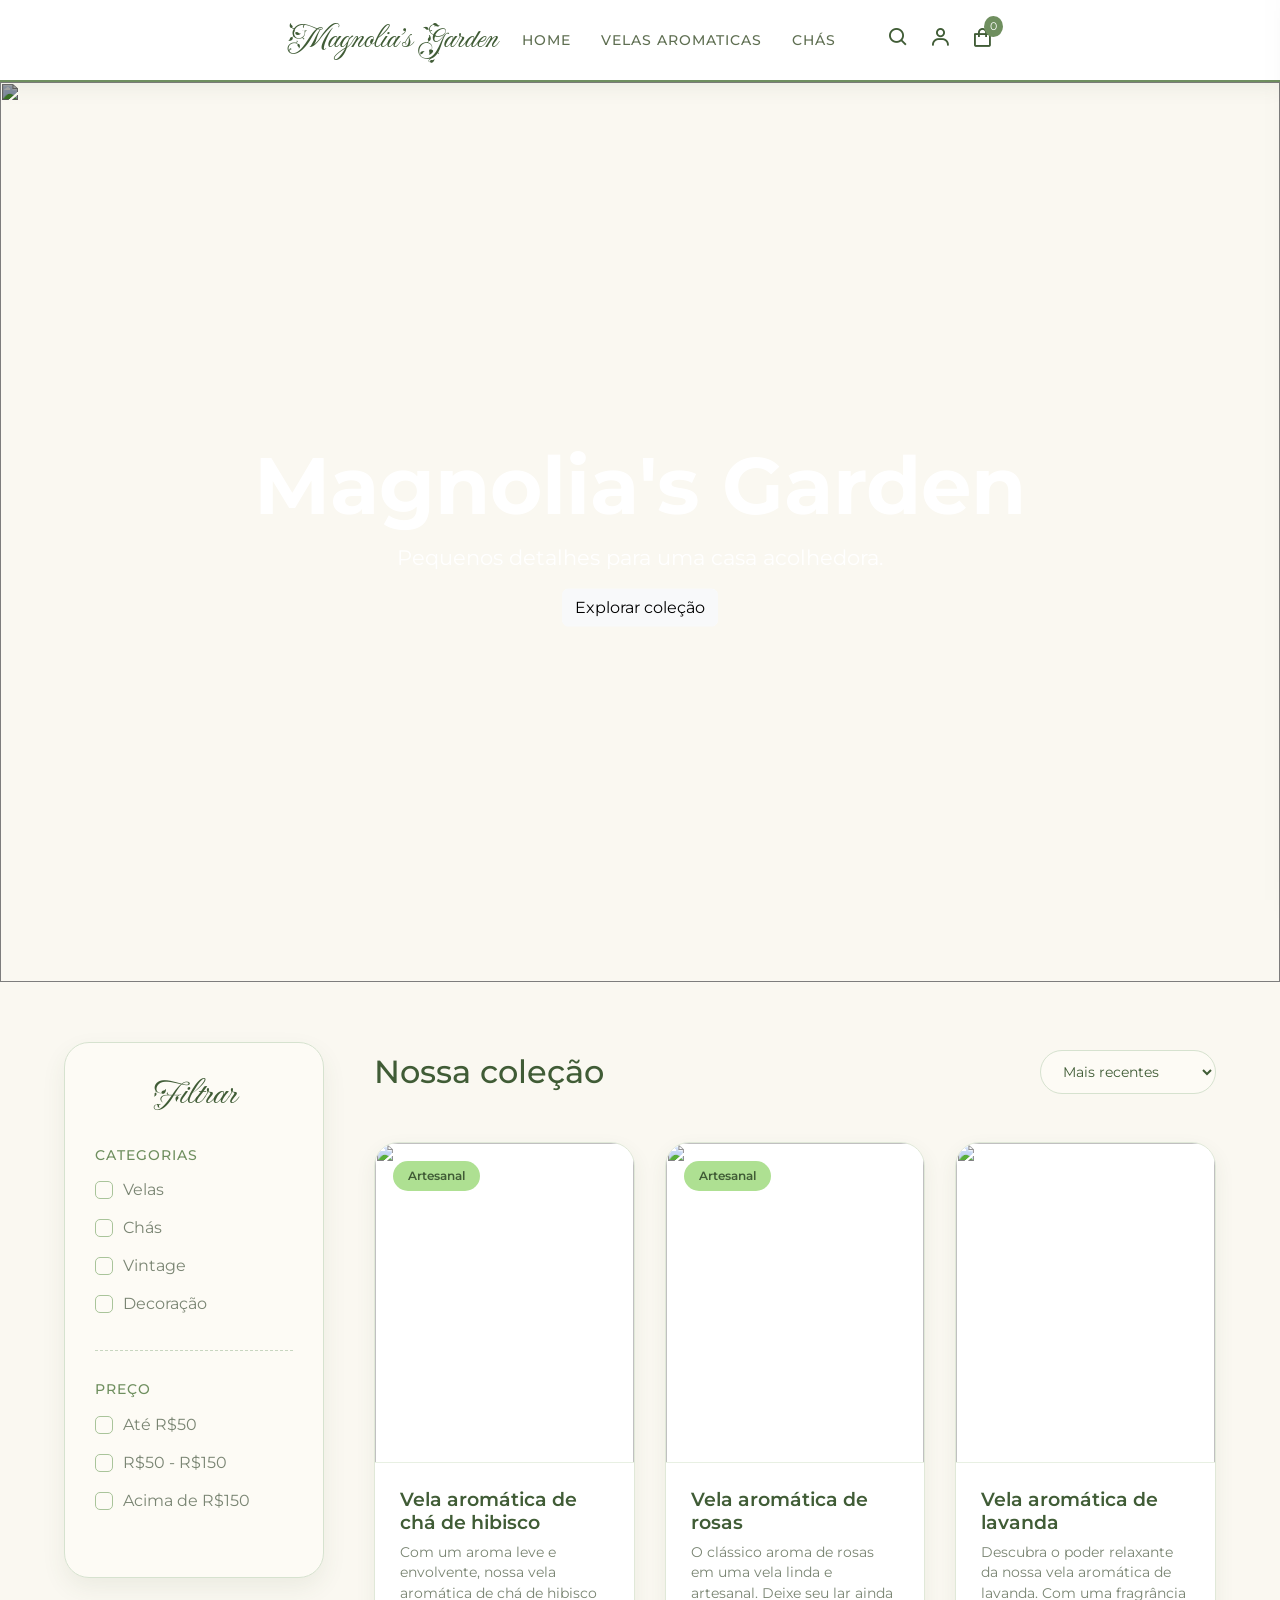
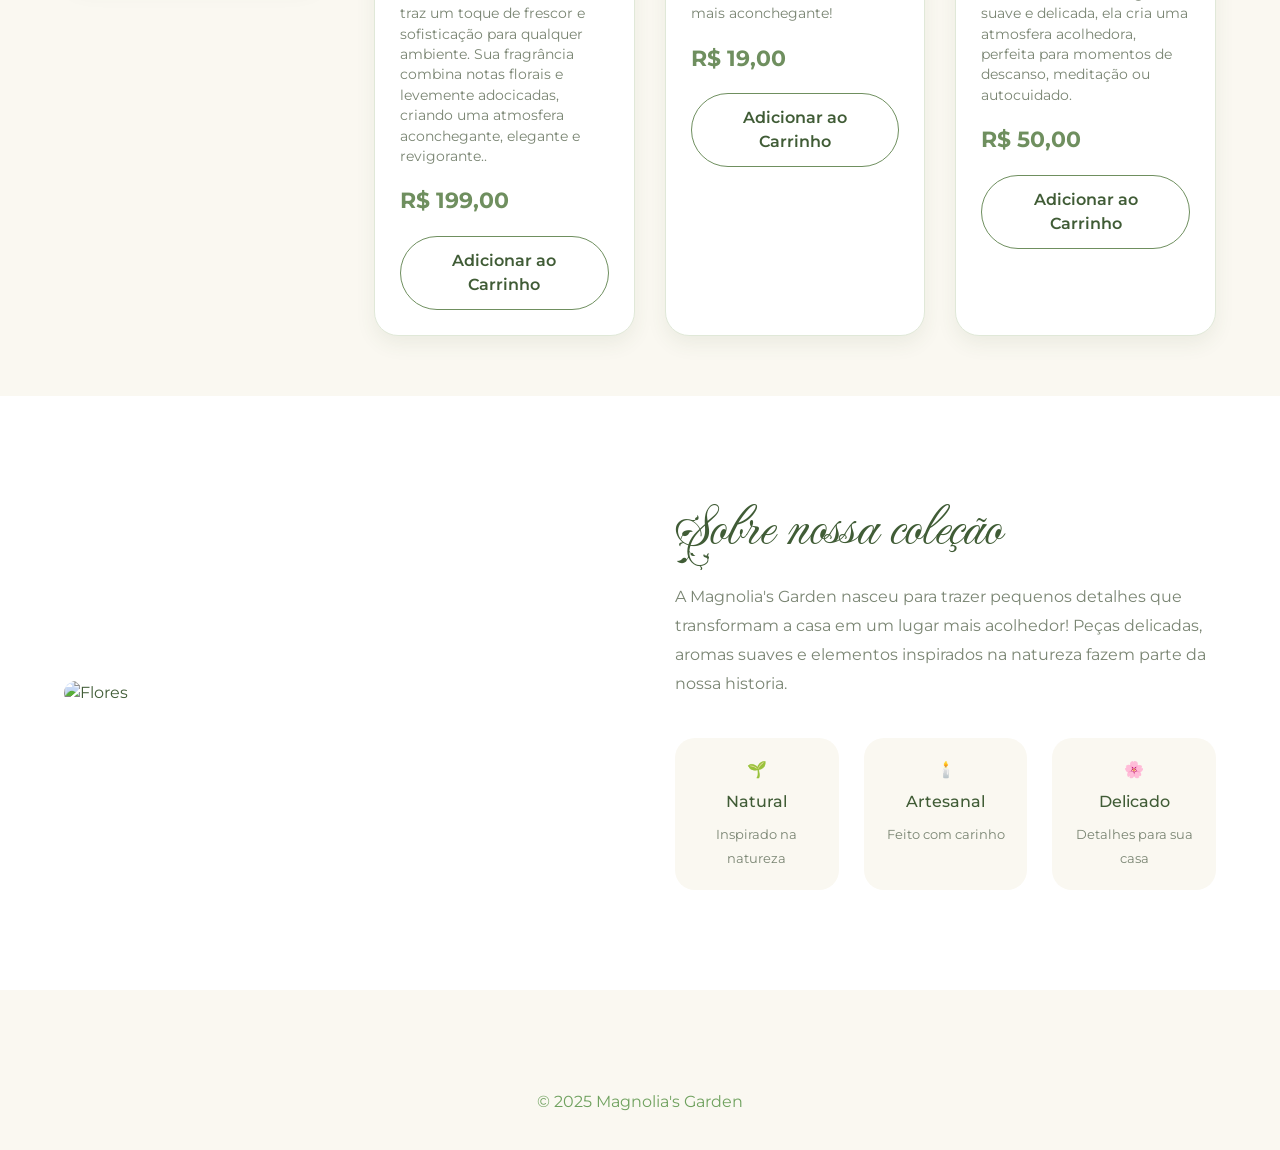
==== index.html @ c9ca1b11 "Update index.html" ====
<!DOCTYPE html>
<html lang="pt-BR">
<head>
    <meta charset="UTF-8">
    <meta name="viewport" content="width=device-width, initial-scale=1.0">
    <title>Magnolia's Garden</title>
    <link href="https://cdn.jsdelivr.net/npm/bootstrap@5.3.3/dist/css/bootstrap.min.css" rel="stylesheet">
    <link href="https://unpkg.com/boxicons@2.1.4/css/boxicons.min.css" rel="stylesheet">
    <link rel="stylesheet" href="style.css">
</head>
<body>

<nav class="navbar">
    <div class="nav-container">
        <a href="#" class="logo">Magnolia's Garden</a>
        
        <ul class="nav-links">
            <li><a href="#">Home</a></li>
            <li><a href="velas.html">Velas Aromaticas</a></li>
            <li><a href="#">Chás</a></li>
        </ul>


      

        <div class="nav-actions">
            <a href="#"><i class='bx bx-search'></i></a>
            <a href="#"><i class='bx bx-user'></i></a>
            <a href="#" class="cart">
                <i class='bx bx-shopping-bag'></i>
                <span class="count" id="cart-count">0</span>
            </a>
        </div>
    </div>
</nav>

<section id="hero">

<div id="heroCarousel" class="carousel slide carousel-fade" data-bs-ride="carousel">

    <div class="carousel-inner">

        <div class="carousel-item active">
            <img src="https://blog.emania.com.br/wp-content/uploads/2016/03/Flower-Photography-Red-Poppies1.jpg" class="d-block w-100 hero-img">

            <div class="carousel-caption hero-content">
                <h1>Magnolia's Garden</h1>
                <p>Pequenos detalhes para uma casa acolhedora.</p>

                <a href="#" class="btn btn-light">
                    Explorar coleção
                </a>
            </div>

        </div>

        

        <div class="carousel-item">
            <img src="img/banner2.jpg" class="d-block w-100 hero-img">

            <div class="carousel-caption hero-content">
                <h1>Nova coleção</h1>
                <p>Velas, flores e decoração.</p>
            </div>

        </div>

        <div class="carousel-item">
            <img src="img/banner3.jpg" class="d-block w-100 hero-img">

            <div class="carousel-caption hero-content">
                <h1>Home</h1>
            </div>

        </div>

    </div>

</div>

</section>

    <section class="shop-section">

    <aside class="filters">

        <h3>Filtrar</h3>

        <div class="filter-group">
            <h5>Categorias</h5>

            <label>
                <input type="checkbox"> Velas
            </label>

            <label>
                <input type="checkbox"> Chás
            </label>

            <label>
                <input type="checkbox"> Vintage
            </label>

            <label>
                <input type="checkbox"> Decoração
            </label>
        </div>


        <div class="filter-group">

            <h5>Preço</h5>

            <label>
                <input type="checkbox"> Até R$50
            </label>

            <label>
                <input type="checkbox"> R$50 - R$150
            </label>

            <label>
                <input type="checkbox"> Acima de R$150
            </label>

        </div>


    </aside>



    <main class="products-area">

        <div class="products-header">
            <h2>Nossa coleção</h2>
            <select>
                <option>Mais recentes</option>
                <option>Menor preço</option>
                <option>Maior preço</option>
            </select>
        </div>


        <div class="products-grid">

            <!-- Produto 1 -->
        <div class="product-item">
            <div class="product-card card h-100">
                <div class="badge-cottage">Artesanal</div>
                <img src="https://encrypted-tbn0.gstatic.com/images?q=tbn:ANd9GcRuHlrJUJiyKGeXul0YhQD4JYNTO_ebb4VG_lk01igia6SGgPNY47nptP8&s=10" class="card-img-top">
                <div class="card-body">
                    <h3 class="product-title">Vela aromática de chá de hibisco</h3>
                    <p class="product-desc">Com um aroma leve e envolvente, nossa vela aromática de chá de hibisco traz um toque de frescor e sofisticação para qualquer ambiente. Sua fragrância combina notas florais e levemente adocicadas, criando uma atmosfera aconchegante, elegante e revigorante..</p>
                    <div class="price-tag">R$ 199,00</div>
                    <button class="btn-buy" data-name="Vela Aromática de hibisco" data-price="199">
                        Adicionar ao Carrinho
                    </button>
                </div>
            </div>
        </div>

               <!-- Produto 1 -->
        <div class="product-item">
            <div class="product-card card h-100">
                <div class="badge-cottage">Artesanal</div>
                <img src="https://encrypted-tbn0.gstatic.com/images?q=tbn:ANd9GcRuHlrJUJiyKGeXul0YhQD4JYNTO_ebb4VG_lk01igia6SGgPNY47nptP8&s=10" class="card-img-top">
                <div class="card-body">
                    <h3 class="product-title">Vela aromática de rosas</h3>
                    <p class="product-desc">O clássico aroma de rosas em uma vela linda e artesanal. Deixe seu lar ainda mais aconchegante!</p>
                    <div class="price-tag">R$ 19,00</div>
                    <button class="btn-buy" data-name="Vela Aromática de hibisco" data-price="199">
                        Adicionar ao Carrinho
                    </button>
                </div>
            </div>
        </div>

        <!-- Produto 2 -->
        <div class="product-item">
            <div class="product-card card h-100">
                <img src="https://dcdn-us.mitiendanube.com/stores/003/831/808/products/lavanda_140-32781b8dea945153f317437765955426-480-0.webp" class="card-img-top">
                <div class="card-body">
                    <h3 class="product-title">Vela aromática de lavanda</h3>
                    <p class="product-desc">Descubra o poder relaxante da nossa vela aromática de lavanda. Com uma fragrância suave e delicada, ela cria uma atmosfera acolhedora, perfeita para momentos de descanso, meditação ou autocuidado.</p>
                    <div class="price-tag">R$ 50,00</div>
                    <button class="btn-buy" data-name="Vela Aromática de Lavanda" data-price="250">
                        Adicionar ao Carrinho
                    </button>
                </div>
            </div>
        </div>

        </div>


    </main>

</section>

    <section class="about-garden">

    <div class="about-content">

        <div class="about-image">
            <img src="https://images.unsplash.com/photo-1490750967868-88aa4486c946" alt="Flores">
        </div>


        <div class="about-text">

            <h2>
                Sobre nossa coleção
            </h2>

            <p>
                A Magnolia's Garden nasceu para trazer pequenos detalhes
                que transformam a casa em um lugar mais acolhedor!
                Peças delicadas, aromas suaves e elementos inspirados
                na natureza fazem parte da nossa historia.
            </p>


            <div class="values">

                <div>
                    🌱
                    <h4>Natural</h4>
                    <span>Inspirado na natureza</span>
                </div>


                <div>
                    🕯️
                    <h4>Artesanal</h4>
                    <span>Feito com carinho</span>
                </div>


                <div>
                    🌸
                    <h4>Delicado</h4>
                    <span>Detalhes para sua casa</span>
                </div>

            </div>

        </div>

    </div>

</section>
        
       
<div id="cart-overlay" class="cart-overlay"></div>
<div id="cart-sidebar" class="cart-sidebar">
    <div class="cart-header">
        <h4>Seu Carrinho</h4>
        <button id="close-cart">X</button>
    </div>

    <div id="cart-items"></div>

    <div class="cart-footer">
        <h5>Total: R$ <span id="cart-total">0</span></h5>
        <button class="btn btn-danger w-100">Finalizar Compra</button>
    </div>
</div>
<footer class="footer-cottage">
    <div class="container text-center">
        <p>© 2025 Magnolia's Garden</p>
    </div>
</footer>

<script>
let cart = JSON.parse(localStorage.getItem("cart")) || [];

const cartCount = document.getElementById('cart-count');
const cartSidebar = document.getElementById('cart-sidebar');
const cartItems = document.getElementById('cart-items');
const cartTotal = document.getElementById('cart-total');
const overlay = document.getElementById('cart-overlay');

// atualizar carrinho
function updateCart() {
    cartCount.innerText = cart.length;
    localStorage.setItem("cart", JSON.stringify(cart));
    renderCart();
}

// renderizar
function renderCart() {
    cartItems.innerHTML = "";

    let total = 0;

    cart.forEach((item, index) => {
        total += Number(item.price);

        cartItems.innerHTML += `
            <div class="cart-item">
                <strong>${item.name}</strong>
                <p>R$ ${item.price}</p>
                <button onclick="removeItem(${index})" class="btn btn-sm btn-danger">
                    Remover
                </button>
            </div>
        `;
    });

    cartTotal.innerText = total.toFixed(2);
}

// remover
function removeItem(index) {
    cart.splice(index, 1);
    updateCart();
}

// adicionar
document.querySelectorAll('.btn-buy').forEach(button => {
    button.addEventListener('click', () => {
        const name = button.dataset.name;
        const price = button.dataset.price;

        cart.push({ name, price });
        updateCart();
    });
});

// abrir
document.querySelector('.cart').addEventListener('click', () => {
    cartSidebar.classList.add('active');
    overlay.classList.add('active');
});

// fechar
function closeCart() {
    cartSidebar.classList.remove('active');
    overlay.classList.remove('active');
}

document.getElementById('close-cart').addEventListener('click', closeCart);
overlay.addEventListener('click', closeCart);

// iniciar
updateCart();


</script>

</body>
</html>
---- style.css ----
@import url('https://fonts.googleapis.com/css2?family=Elms+Sans:ital,wght@0,100..900;1,100..900&family=Fleur+De+Leah&family=Montserrat:ital,wght@0,100..900;1,100..900&display=swap');
@import url('https://unpkg.com/boxicons@2.1.4/css/boxicons.min.css');

:root {
    --bg-dark: #fff;       /* Preto profundo */
    --bg-card: #fff;       /*branco para os cards */
    --accent: #6F8F5F;
    --text-primary: #405C36;
    --text-muted: #7A8573;
}

#hero{
    margin-top:0;
}

.hero-img{
    height:100vh;
    object-fit:cover;
    filter:brightness(.65);
}

.hero-content{
    bottom:50%;
    transform:translateY(50%);
}

.hero-content h1{
    font-size:5rem;
    font-weight:700;
}

.hero-content p{
    font-size:1.3rem;
}

body {
    background: #FAF8F1;
    color: var(--text-primary);
    font-family: 'Montserrat', Elms Sans;
    margin: 0;
}

/* NAVBAR CENTRALIZADA COM GRID */
.navbar {
    background: rgba(255, 255, 255);
    border-bottom: 2px solid var(--accent);
    padding: 1rem 5%;
    position: sticky;
    top: 0;
    z-index: 1000;
    box-shadow: 0 5px 20px rgba(64,92,54,.08);
}


.nav-container {
    max-width: 1300px;
    margin: 0 auto;
    display: grid;
    grid-template-columns: 1.5fr 2fr 1fr; 
    align-items: center;
}

.logo {
    font-family: 'Fleur De Leah', cursive; 
    font-size: 2rem;
    text-decoration: none;
    color: var(--text-primary);
    justify-self: start;
}

.logo span {
    color: var(--accent);
}

.nav-links {
    display: flex;
    list-style: none;
    gap: 30px;
    justify-self: center; /* CENTRALIZAÇÃO REAL */
    margin: 0;
    padding: 0;
}


.nav-links a {
    text-decoration: none;
    color: #5F6F52; /* verde musgo cottage */
    font-size: 0.9rem;
    font-weight: 500;
    text-transform: uppercase;
    letter-spacing: 1px;
    transition: 0.3s;
}

.nav-links a:hover {
    color: #AEE092; /* verde claro */
    text-shadow: 0 0 8px #AEE092;
}

.nav-actions {
    display: flex;
    gap: 20px;
    justify-self: end;
}

.nav-actions i {
    font-size: 1.4rem;
    color: var(--text-primary);
    cursor: pointer;
    transition: 0.3s;
}

.nav-actions i:hover {
    color: var(--accent);
}
/* OVERLAY (fundo escuro) */
.cart-overlay {
    position: fixed;
    top: 0;
    left: 0;
    width: 100%;
    height: 100%;
    background: rgba(64,92,54,.25);
    backdrop-filter: blur(3px);
    opacity: 0;
    pointer-events: none;
    transition: 0.3s;
    z-index: 1500;
}

.cart-overlay.active {
    opacity: 1;
    pointer-events: all;
}

/* SIDEBAR */
.cart-sidebar {
    position: fixed;
    top: 0;
    right: -400px;
    width: 360px;
    height: 100%;
    background: linear-gradient(180deg, #FAF8F1, #E8F0E3);
    color: #405C36;
    display: flex;
    flex-direction: column;
    transition: 0.4s ease;
    z-index: 2000;
    box-shadow: -10px 0 30px rgba(0,0,0,0.7);
}

.cart-sidebar.active {
    right: 0;
}

/* HEADER */
.cart-header {
    display: flex;
    justify-content: space-between;
    align-items: center;
    padding: 20px;
    border-bottom: 1px solid #C8D6C0;
}

.cart-header h4 {
    margin: 0;
    color: var(--accent);
}

/* BOTÃO X */
#close-cart {
    background: none;
    border: none;
    color: #405C36;
    font-size: 26px;
    cursor: pointer;
    transition: 0.3s;
}

#close-cart:hover {
    color: #AEE092;
    transform: rotate(90deg);
}

/* LISTA */
#cart-items {
    flex: 1;
    overflow-y: auto;
    padding: 15px;
}

/* ITEM */
.cart-item {
    background: #FFFFFF;
    border: 1px solid #D6E2CF;
    border-radius: 12px;
    padding: 12px;
    margin-bottom: 12px;
    box-shadow: 0 4px 12px rgba(64, 92, 54, 0.08);
}

.cart-item:hover {
    border-color: #AEE092;
    transform: translateY(-2px);
}

/* FOOTER */
.cart-footer {
    border-top: 1px solid #C8D6C0;
    background: #F3F6EE;
}

.cart-footer h5 {
    margin-bottom: 15px;
}

/* BOTÃO FINALIZAR */
.cart-footer button {
    background: var(--accent);
    border: none;
    font-weight: bold;
    transition: 0.3s;
}

.cart-footer button:hover {
    filter: brightness(1.2);
}


/* ==========================
   LOJA / FILTRO + PRODUTOS
========================== */

.shop-section {
    display: grid;
    grid-template-columns: 260px 1fr;
    gap: 50px;
    padding: 60px 5%;
    background: #FAF8F1;
    align-items: start;
}


/* FILTRO LATERAL */

/* FILTRO LATERAL */

.filters {
    background: #FDFBF5;
    padding: 30px;
    border-radius: 25px;
    border: 1px solid #D6E2CF;
    position: sticky;
    top: 120px;
    box-shadow: 0 10px 25px rgba(64,92,54,.08);
}


.filters h3 {
    font-family: 'Fleur De Leah', cursive;
    font-size: 2.3rem;
    color: #405C36;
    margin-bottom: 25px;
    text-align: center;
}


.filter-group {
    margin-top: 30px;
    padding-bottom: 20px;
    border-bottom: 1px dashed #C8D6C0;
}


.filter-group:last-child {
    border-bottom: none;
}


.filter-group h5 {
    color: #6F8F5F;
    font-size: .85rem;
    letter-spacing: 1px;
    text-transform: uppercase;
    margin-bottom: 15px;
}


/* CHECKBOX PERSONALIZADO */

.filter-group label {
    display: flex;
    align-items: center;
    gap: 10px;
    margin: 14px 0;
    color: #7A8573;
    cursor: pointer;
    transition: .3s;
}


.filter-group label:hover {
    color: #405C36;
    transform: translateX(5px);
}


.filter-group input {
    appearance: none;
    width: 18px;
    height: 18px;
    border: 1px solid #A9C49A;
    border-radius: 5px;
    cursor: pointer;
    position: relative;
}


.filter-group input:checked {
    background: #6F8F5F;
}


.filter-group input:checked::after {
    content: "✓";
    color: white;
    font-size: 12px;
    position: absolute;
    left: 3px;
    top: -1px;
}

/* ÁREA DOS PRODUTOS */

.products-area {
    width: 100%;
}


.products-header {
    display: flex;
    justify-content: space-between;
    align-items: center;
    margin-bottom: 40px;
    height: 60px;
}


.products-header h2 {
    margin: 0;
    font-family: 'Montserrat', sans-serif;
    font-size: 2rem;
    font-weight: 500;
    color: var(--text-primary);
}

.products-header select {
    background: #FDFBF5;
    border: 1px solid #D6E2CF;
    border-radius: 30px;
    padding: 12px 40px 12px 18px;
    color: #405C36;
    font-size: .85rem;
    cursor: pointer;
    outline: none;
    transition: .3s;
}


.products-header select:hover {
    border-color: #6F8F5F;
}


.products-header select:focus {
    box-shadow: 0 0 0 3px rgba(111,143,95,.15);
}


/* GRID */

.products-grid {
    display: grid;
    grid-template-columns: repeat(3, 1fr);
    gap: 30px;
}


.product-item {
    width: 100%;
}


/* ==========================
   CARDS
========================== */





/* RESPONSIVO */

@media(max-width: 1000px){

    .shop-section {
        grid-template-columns: 1fr;
    }


    .filters {
        position: relative;
        top: 0;
    }


    .products-grid {
        grid-template-columns: repeat(2,1fr);
    }

}


@media(max-width:600px){

    .products-grid {
        grid-template-columns: 1fr;
    }

}

.product-card {
    background: #fff !important;
    border: 1px solid #E0E8D8 !important;
    border-radius: 24px !important;
    overflow: hidden;
    transition: .4s ease;
    height: 100%;
    box-shadow: 0 8px 20px rgba(64, 92, 54, 0.08);
}


.product-card:hover {
    transform: translateY(-6px);
    border-color: var(--accent) !important;
    box-shadow: 0 18px 35px rgba(64,92,54,.18);
}


.card-img-top {
    height:320px;
    object-fit:cover;
    border-bottom:1px solid #E8F0E3;
}


.product-card:hover .card-img-top {
    transform: scale(1.05);
}


.product-card .card-body {
    padding: 25px;
}


.product-title {
    font-size: 1.2rem;
    font-weight: 600;
    color: var(--text-primary);
}


.product-desc {
    font-size: .85rem;
    color: var(--text-muted);
    min-height: 45px;
}


.price-tag {
    font-size: 1.4rem;
    font-weight: 700;
    color: var(--accent);
    margin: 18px 0;
}


.btn-buy {
    background: transparent;
    color: var(--text-primary);
    border: 1px solid var(--accent);
    padding: 12px 20px;
    width: 100%;
    border-radius: 50px;
    font-weight: 600;
    transition: .3s;
}


.btn-buy:hover {
    background: var(--accent);
    color: white;
}


.badge-cottage {
    position:absolute;
    top:18px;
    left:18px;
    background:#AEE092;
    color:#405C36;
    padding:6px 15px;
    border-radius:50px;
    font-size:.75rem;
    font-weight:600;
    z-index:5;
}

.cart {
    position: relative;
    text-decoration: none;
}

.count {
    position: absolute;
    top: -10px;
    right: -10px;
    background: var(--accent);
    color: white;
    font-size: 0.7rem;
    padding: 2px 6px;
    border-radius: 50%;
}
.footer-cottage{
    background: linear-gradient(to right, #fffff, #D6F2C9);
    padding:20px 0;
    color:#6FA15E;
    margin-top:80px;
}

.footer-logo {
    font-size: 2rem !important;
}

.footer-cottage h5 {
    color:#405C36;
    font-weight: 700;
    text-transform: uppercase;
    margin-bottom: 20px;
    font-size: 1.1rem;
}

.footer-links {
    list-style: none;
    padding: 0;
}

.footer-links li {
    margin-bottom: 10px;
}

.footer-links a {
    color: #888;
    text-decoration: none;
    transition: 0.3s;
}

.footer-links a:hover {
    color:#6F8F5F;
    padding-left: 5px;
}

.social-icons {
    display: flex;
    gap: 15px;
}

.social-icons a i {
    font-size: 1.8rem;
    color: #e5e5e5;
    transition: 0.3s;
}

.social-icons a:hover i {
    color: #b20710;
    transform: scale(1.2);
}

.footer-divider {
    border-color: #333;
    margin: 40px 0 20px;
}



.copyright {
    color: #555;
    font-size: 0.85rem;
    text-align: center;
}

/* ==========================
   SOBRE A MARCA
========================== */


.about-garden {
    padding: 100px 5%;
    background: #FFFFFF;
}


.about-content {
    max-width: 1200px;
    margin:auto;

    display:grid;
    grid-template-columns: 1fr 1fr;
    gap:70px;

    align-items:center;
}



.about-image img {

    width:100%;
    height:450px;

    object-fit:cover;

    border-radius:30px;

}



.about-text h2 {

    font-family:'Fleur De Leah', cursive;

    font-size:3.5rem;

    color:#405C36;

    margin-bottom:20px;

}



.about-text p {

    color:#7A8573;

    line-height:1.8;

    font-size:1rem;

}



.values {

    display:flex;

    gap:25px;

    margin-top:40px;

}



.values div {

    background:#FAF8F1;

    padding:20px;

    border-radius:20px;

    text-align:center;

    flex:1;

}



.values h4 {

    color:#405C36;

    font-size:1rem;

    margin:10px 0;

}



.values span {

    color:#7A8573;

    font-size:.8rem;

}




@media(max-width:900px){

    .about-content{

        grid-template-columns:1fr;

    }


    .values{

        flex-direction:column;

    }

}
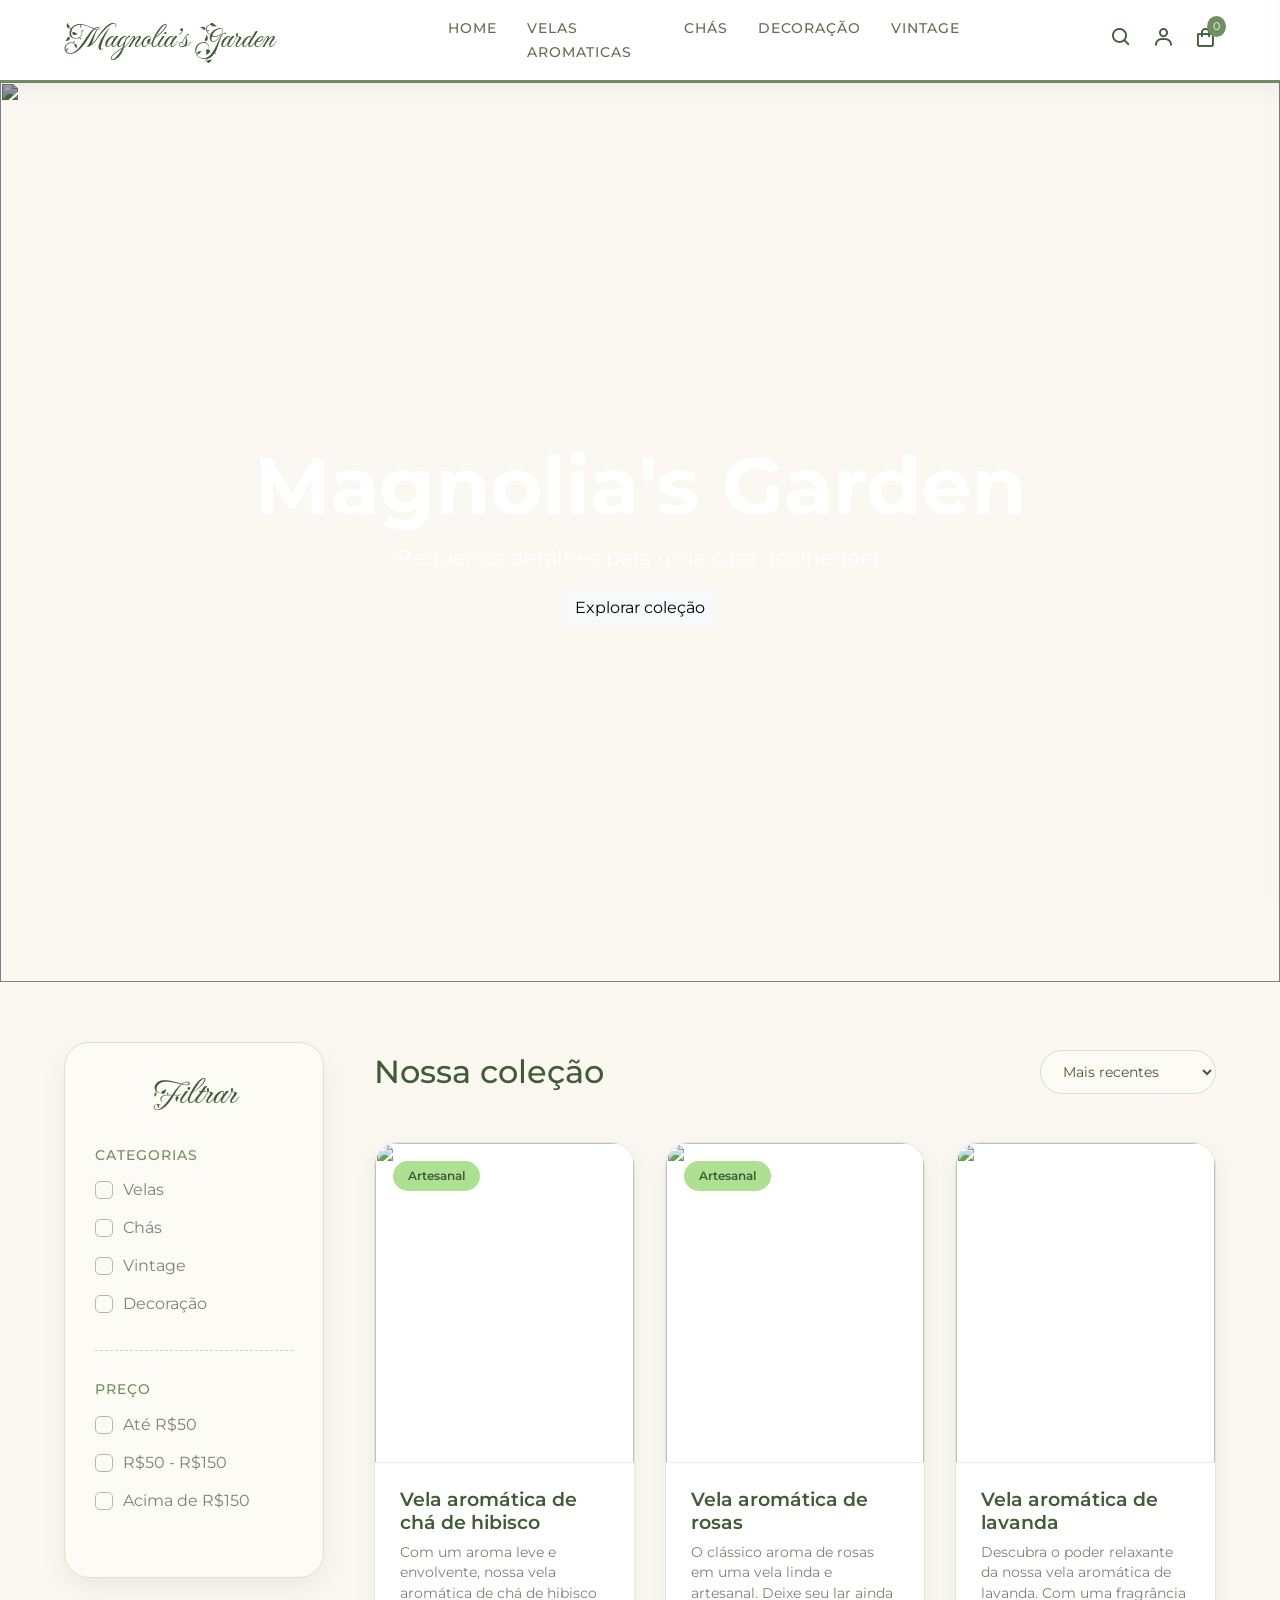
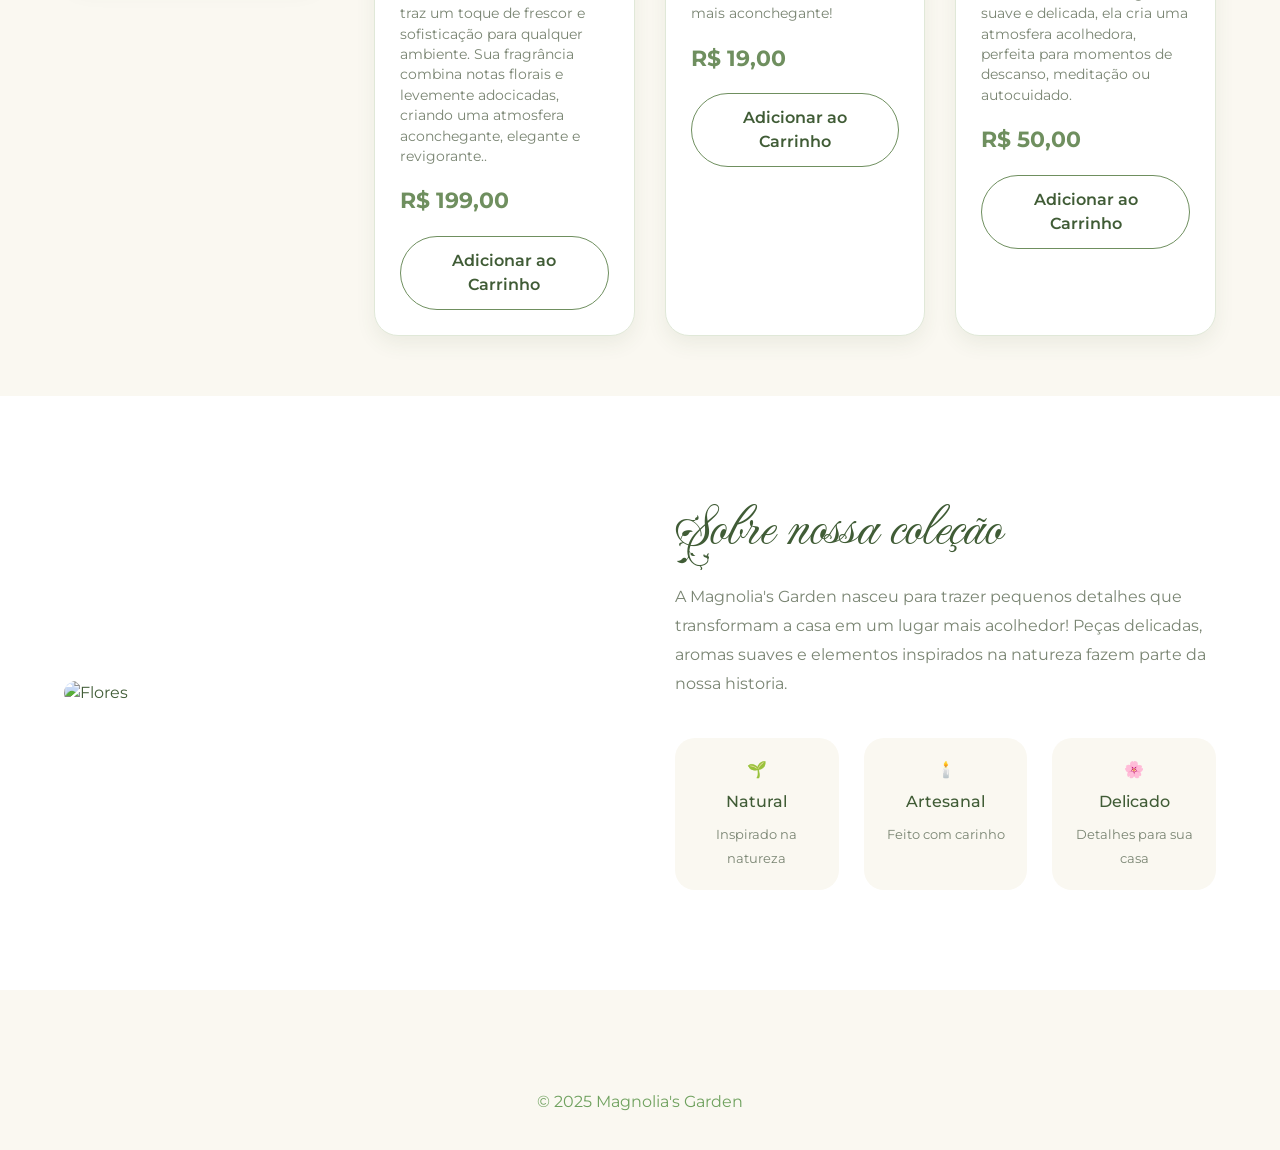
==== commit 5de31722: "Update index.html" ====
--- a/index.html
+++ b/index.html
@@ -15,9 +15,11 @@
         <a href="#" class="logo">Magnolia's Garden</a>
         
         <ul class="nav-links">
-            <li><a href="#">Home</a></li>
+            <li><a href="index.html">Home</a></li>
             <li><a href="velas.html">Velas Aromaticas</a></li>
-            <li><a href="#">Chás</a></li>
+            <li><a href="chas.html">Chás</a></li>
+            <li><a href="decoracao.html">Decoração</a></li>
+            <li><a href="vintage.html">Vintage</a></li>
         </ul>
 
 
@@ -57,7 +59,7 @@
         
 
         <div class="carousel-item">
-            <img src="img/banner2.jpg" class="d-block w-100 hero-img">
+            <img src="https://i.postimg.cc/v83kzwSh/bbbbbbb.jpg" class="d-block w-100 hero-img">
 
             <div class="carousel-caption hero-content">
                 <h1>Nova coleção</h1>
@@ -67,7 +69,7 @@
         </div>
 
         <div class="carousel-item">
-            <img src="img/banner3.jpg" class="d-block w-100 hero-img">
+            <img src="https://i.postimg.cc/1RJ2H1Yv/aaaaa.jpg" class="d-block w-100 hero-img">
 
             <div class="carousel-caption hero-content">
                 <h1>Home</h1>
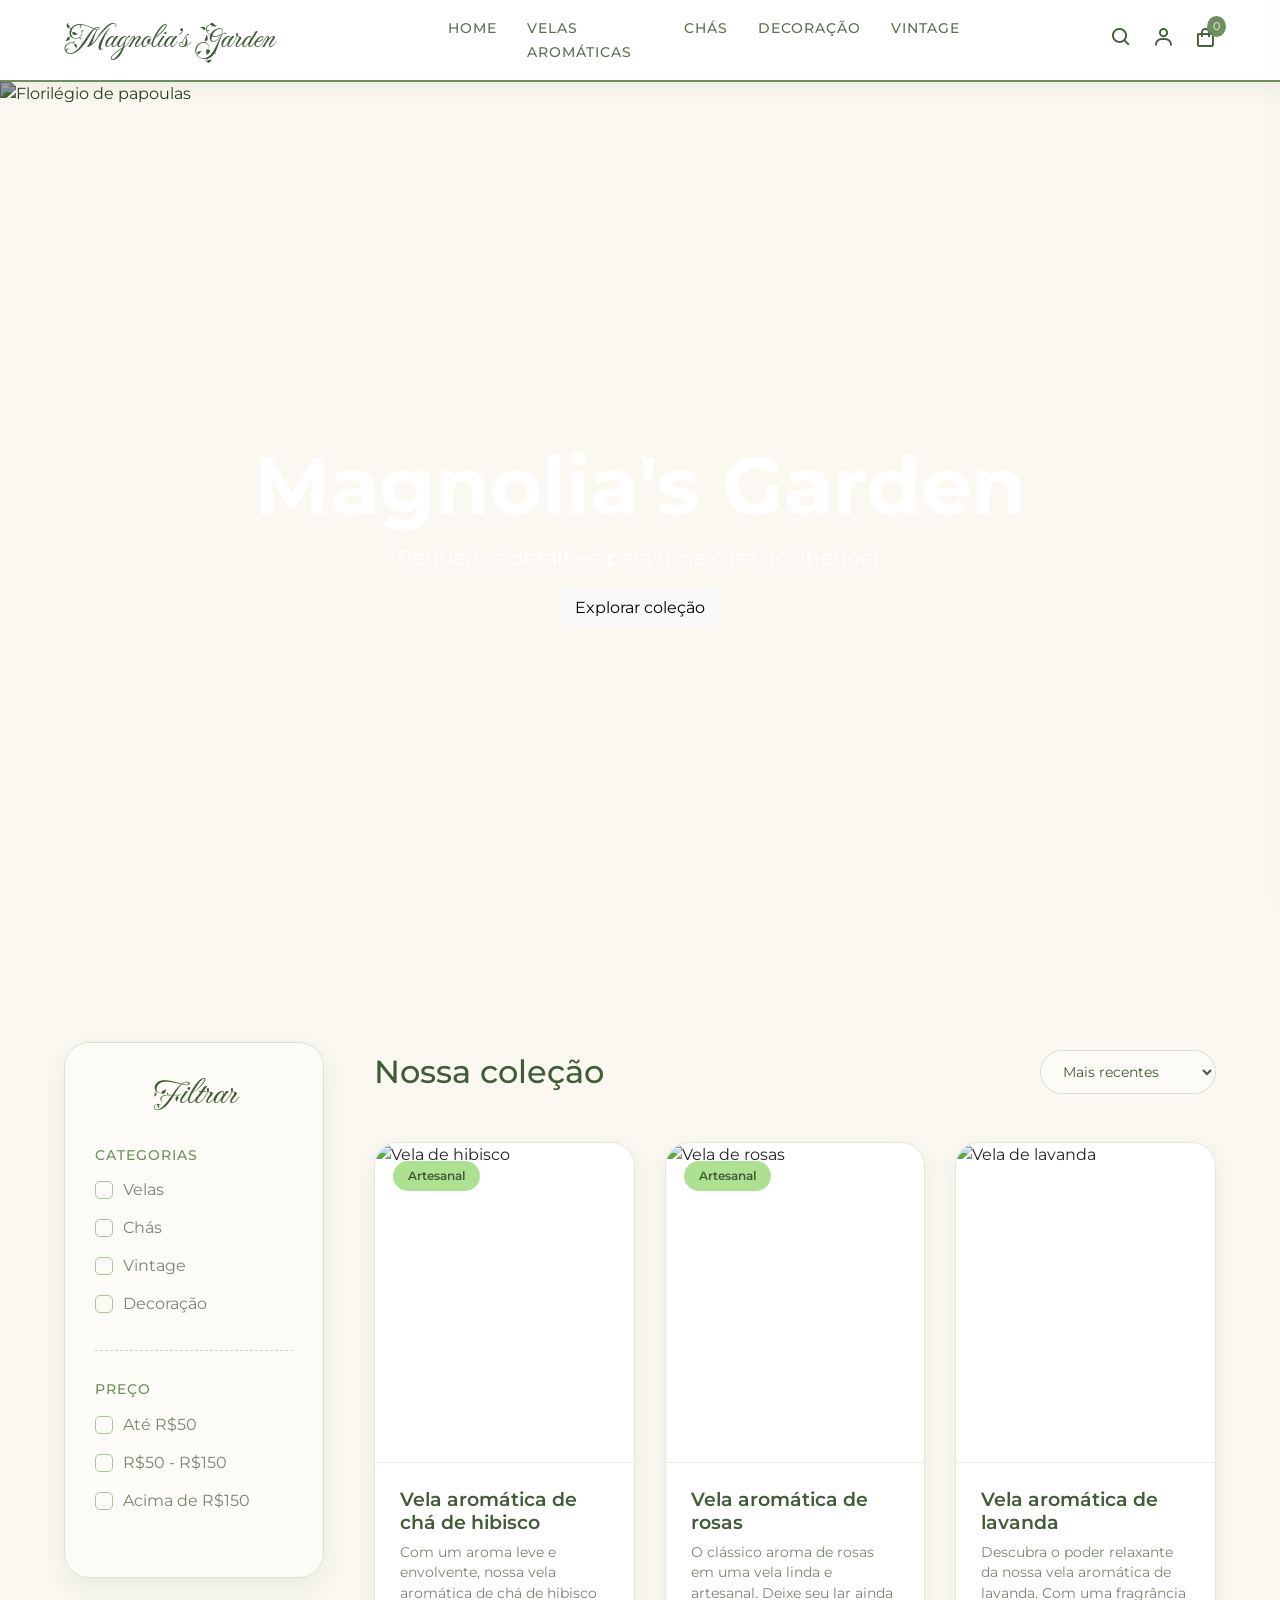
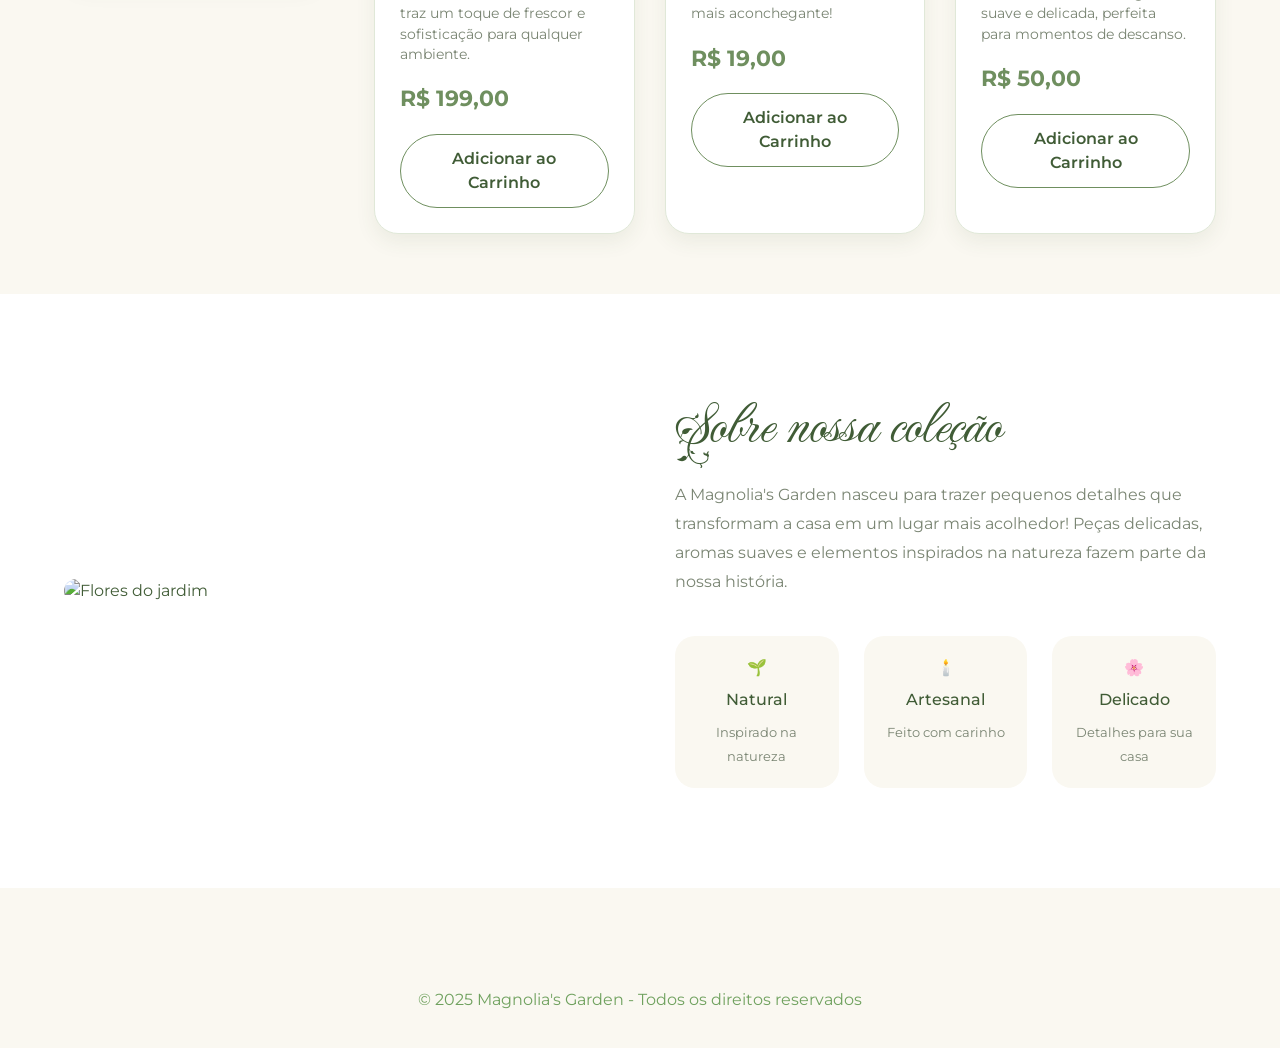
==== commit 78edb031: "Update index.html" ====
--- a/index.html
+++ b/index.html
@@ -4,8 +4,11 @@
     <meta charset="UTF-8">
     <meta name="viewport" content="width=device-width, initial-scale=1.0">
     <title>Magnolia's Garden</title>
+    <!-- Bootstrap CSS -->
     <link href="https://cdn.jsdelivr.net/npm/bootstrap@5.3.3/dist/css/bootstrap.min.css" rel="stylesheet">
+    <!-- Boxicons CSS -->
     <link href="https://unpkg.com/boxicons@2.1.4/css/boxicons.min.css" rel="stylesheet">
+    <!-- Style CSS -->
     <link rel="stylesheet" href="style.css">
 </head>
 <body>
@@ -16,14 +19,11 @@
         
         <ul class="nav-links">
             <li><a href="index.html">Home</a></li>
-            <li><a href="velas.html">Velas Aromaticas</a></li>
+            <li><a href="velas.html">Velas Aromáticas</a></li>
             <li><a href="chas.html">Chás</a></li>
             <li><a href="decoracao.html">Decoração</a></li>
             <li><a href="vintage.html">Vintage</a></li>
         </ul>
-
-
-      
 
         <div class="nav-actions">
             <a href="#"><i class='bx bx-search'></i></a>
@@ -37,104 +37,56 @@
 </nav>
 
 <section id="hero">
-
-<div id="heroCarousel" class="carousel slide carousel-fade" data-bs-ride="carousel">
-
-    <div class="carousel-inner">
-
-        <div class="carousel-item active">
-            <img src="https://blog.emania.com.br/wp-content/uploads/2016/03/Flower-Photography-Red-Poppies1.jpg" class="d-block w-100 hero-img">
-
-            <div class="carousel-caption hero-content">
-                <h1>Magnolia's Garden</h1>
-                <p>Pequenos detalhes para uma casa acolhedora.</p>
-
-                <a href="#" class="btn btn-light">
-                    Explorar coleção
-                </a>
-            </div>
-
-        </div>
-
-        
-
-        <div class="carousel-item">
-            <img src="https://i.postimg.cc/v83kzwSh/bbbbbbb.jpg" class="d-block w-100 hero-img">
-
-            <div class="carousel-caption hero-content">
-                <h1>Nova coleção</h1>
-                <p>Velas, flores e decoração.</p>
-            </div>
-
-        </div>
-
-        <div class="carousel-item">
-            <img src="https://i.postimg.cc/1RJ2H1Yv/aaaaa.jpg" class="d-block w-100 hero-img">
-
-            <div class="carousel-caption hero-content">
-                <h1>Home</h1>
-            </div>
-
-        </div>
-
-    </div>
-
-</div>
-
+    <div id="heroCarousel" class="carousel slide carousel-fade" data-bs-ride="carousel">
+        <div class="carousel-inner">
+            <div class="carousel-item active">
+                <img src="https://blog.emania.com.br/wp-content/uploads/2016/03/Flower-Photography-Red-Poppies1.jpg" class="d-block w-100 hero-img" alt="Florilégio de papoulas">
+                <div class="carousel-caption hero-content">
+                    <h1>Magnolia's Garden</h1>
+                    <p>Pequenos detalhes para uma casa acolhedora.</p>
+                    <a href="#" class="btn btn-light">Explorar coleção</a>
+                </div>
+            </div>
+
+            <div class="carousel-item">
+                <img src="https://i.postimg.cc/v83kzwSh/bbbbbbb.jpg" class="d-block w-100 hero-img" alt="Nova coleção">
+                <div class="carousel-caption hero-content">
+                    <h1>Nova coleção</h1>
+                    <p>Velas, flores e decoração.</p>
+                </div>
+            </div>
+
+            <div class="carousel-item">
+                <img src="https://i.postimg.cc/1RJ2H1Yv/aaaaa.jpg" class="d-block w-100 hero-img" alt="Home aconchegante">
+                <div class="carousel-caption hero-content">
+                    <h1>Home</h1>
+                </div>
+            </div>
+        </div>
+    </div>
 </section>
 
-    <section class="shop-section">
-
+<section class="shop-section">
     <aside class="filters">
-
         <h3>Filtrar</h3>
 
         <div class="filter-group">
             <h5>Categorias</h5>
-
-            <label>
-                <input type="checkbox"> Velas
-            </label>
-
-            <label>
-                <input type="checkbox"> Chás
-            </label>
-
-            <label>
-                <input type="checkbox"> Vintage
-            </label>
-
-            <label>
-                <input type="checkbox"> Decoração
-            </label>
-        </div>
-
+            <label><input type="checkbox"> Velas</label>
+            <label><input type="checkbox"> Chás</label>
+            <label><input type="checkbox"> Vintage</label>
+            <label><input type="checkbox"> Decoração</label>
+        </div>
 
         <div class="filter-group">
-
             <h5>Preço</h5>
-
-            <label>
-                <input type="checkbox"> Até R$50
-            </label>
-
-            <label>
-                <input type="checkbox"> R$50 - R$150
-            </label>
-
-            <label>
-                <input type="checkbox"> Acima de R$150
-            </label>
-
-        </div>
-
-
+            <label><input type="checkbox"> Até R$50</label>
+            <label><input type="checkbox"> R$50 - R$150</label>
+            <label><input type="checkbox"> Acima de R$150</label>
+        </div>
     </aside>
 
-
-
     <main class="products-area">
-
         <div class="products-header">
             <h2>Nossa coleção</h2>
             <select>
@@ -144,136 +96,114 @@
             </select>
         </div>
 
-
         <div class="products-grid">
-
             <!-- Produto 1 -->
-        <div class="product-item">
-            <div class="product-card card h-100">
-                <div class="badge-cottage">Artesanal</div>
-                <img src="https://encrypted-tbn0.gstatic.com/images?q=tbn:ANd9GcRuHlrJUJiyKGeXul0YhQD4JYNTO_ebb4VG_lk01igia6SGgPNY47nptP8&s=10" class="card-img-top">
-                <div class="card-body">
-                    <h3 class="product-title">Vela aromática de chá de hibisco</h3>
-                    <p class="product-desc">Com um aroma leve e envolvente, nossa vela aromática de chá de hibisco traz um toque de frescor e sofisticação para qualquer ambiente. Sua fragrância combina notas florais e levemente adocicadas, criando uma atmosfera aconchegante, elegante e revigorante..</p>
-                    <div class="price-tag">R$ 199,00</div>
-                    <button class="btn-buy" data-name="Vela Aromática de hibisco" data-price="199">
-                        Adicionar ao Carrinho
-                    </button>
-                </div>
-            </div>
-        </div>
-
-               <!-- Produto 1 -->
-        <div class="product-item">
-            <div class="product-card card h-100">
-                <div class="badge-cottage">Artesanal</div>
-                <img src="https://encrypted-tbn0.gstatic.com/images?q=tbn:ANd9GcRuHlrJUJiyKGeXul0YhQD4JYNTO_ebb4VG_lk01igia6SGgPNY47nptP8&s=10" class="card-img-top">
-                <div class="card-body">
-                    <h3 class="product-title">Vela aromática de rosas</h3>
-                    <p class="product-desc">O clássico aroma de rosas em uma vela linda e artesanal. Deixe seu lar ainda mais aconchegante!</p>
-                    <div class="price-tag">R$ 19,00</div>
-                    <button class="btn-buy" data-name="Vela Aromática de hibisco" data-price="199">
-                        Adicionar ao Carrinho
-                    </button>
-                </div>
-            </div>
-        </div>
-
-        <!-- Produto 2 -->
-        <div class="product-item">
-            <div class="product-card card h-100">
-                <img src="https://dcdn-us.mitiendanube.com/stores/003/831/808/products/lavanda_140-32781b8dea945153f317437765955426-480-0.webp" class="card-img-top">
-                <div class="card-body">
-                    <h3 class="product-title">Vela aromática de lavanda</h3>
-                    <p class="product-desc">Descubra o poder relaxante da nossa vela aromática de lavanda. Com uma fragrância suave e delicada, ela cria uma atmosfera acolhedora, perfeita para momentos de descanso, meditação ou autocuidado.</p>
-                    <div class="price-tag">R$ 50,00</div>
-                    <button class="btn-buy" data-name="Vela Aromática de Lavanda" data-price="250">
-                        Adicionar ao Carrinho
-                    </button>
-                </div>
-            </div>
-        </div>
-
-        </div>
-
-
+            <div class="product-item">
+                <div class="product-card card h-100">
+                    <div class="badge-cottage">Artesanal</div>
+                    <img src="https://encrypted-tbn0.gstatic.com/images?q=tbn:ANd9GcRuHlrJUJiyKGeXul0YhQD4JYNTO_ebb4VG_lk01igia6SGgPNY47nptP8&s=10" class="card-img-top" alt="Vela de hibisco">
+                    <div class="card-body">
+                        <h3 class="product-title">Vela aromática de chá de hibisco</h3>
+                        <p class="product-desc">Com um aroma leve e envolvente, nossa vela aromática de chá de hibisco traz um toque de frescor e sofisticação para qualquer ambiente.</p>
+                        <div class="price-tag">R$ 199,00</div>
+                        <button class="btn-buy" data-name="Vela Aromática de Hibisco" data-price="199">
+                            Adicionar ao Carrinho
+                        </button>
+                    </div>
+                </div>
+            </div>
+
+            <!-- Produto 2 -->
+            <div class="product-item">
+                <div class="product-card card h-100">
+                    <div class="badge-cottage">Artesanal</div>
+                    <img src="https://encrypted-tbn0.gstatic.com/images?q=tbn:ANd9GcRuHlrJUJiyKGeXul0YhQD4JYNTO_ebb4VG_lk01igia6SGgPNY47nptP8&s=10" class="card-img-top" alt="Vela de rosas">
+                    <div class="card-body">
+                        <h3 class="product-title">Vela aromática de rosas</h3>
+                        <p class="product-desc">O clássico aroma de rosas em uma vela linda e artesanal. Deixe seu lar ainda mais aconchegante!</p>
+                        <div class="price-tag">R$ 19,00</div>
+                        <button class="btn-buy" data-name="Vela Aromática de Rosas" data-price="19">
+                            Adicionar ao Carrinho
+                        </button>
+                    </div>
+                </div>
+            </div>
+
+            <!-- Produto 3 -->
+            <div class="product-item">
+                <div class="product-card card h-100">
+                    <img src="https://dcdn-us.mitiendanube.com/stores/003/831/808/products/lavanda_140-32781b8dea945153f317437765955426-480-0.webp" class="card-img-top" alt="Vela de lavanda">
+                    <div class="card-body">
+                        <h3 class="product-title">Vela aromática de lavanda</h3>
+                        <p class="product-desc">Descubra o poder relaxante da nossa vela aromática de lavanda. Com uma fragrância suave e delicada, perfeita para momentos de descanso.</p>
+                        <div class="price-tag">R$ 50,00</div>
+                        <button class="btn-buy" data-name="Vela Aromática de Lavanda" data-price="50">
+                            Adicionar ao Carrinho
+                        </button>
+                    </div>
+                </div>
+            </div>
+        </div>
     </main>
-
 </section>
 
-    <section class="about-garden">
-
+<section class="about-garden">
     <div class="about-content">
-
         <div class="about-image">
-            <img src="https://images.unsplash.com/photo-1490750967868-88aa4486c946" alt="Flores">
-        </div>
-
+            <img src="https://images.unsplash.com/photo-1490750967868-88aa4486c946" alt="Flores do jardim">
+        </div>
 
         <div class="about-text">
-
-            <h2>
-                Sobre nossa coleção
-            </h2>
-
+            <h2>Sobre nossa coleção</h2>
             <p>
-                A Magnolia's Garden nasceu para trazer pequenos detalhes
-                que transformam a casa em um lugar mais acolhedor!
-                Peças delicadas, aromas suaves e elementos inspirados
-                na natureza fazem parte da nossa historia.
+                A Magnolia's Garden nasceu para trazer pequenos detalhes que transformam a casa em um lugar mais acolhedor! Peças delicadas, aromas suaves e elementos inspirados na natureza fazem parte da nossa história.
             </p>
 
-
             <div class="values">
-
                 <div>
                     🌱
                     <h4>Natural</h4>
                     <span>Inspirado na natureza</span>
                 </div>
-
-
                 <div>
                     🕯️
                     <h4>Artesanal</h4>
                     <span>Feito com carinho</span>
                 </div>
-
-
                 <div>
                     🌸
                     <h4>Delicado</h4>
                     <span>Detalhes para sua casa</span>
                 </div>
-
-            </div>
-
-        </div>
-
-    </div>
-
+            </div>
+        </div>
+    </div>
 </section>
-        
-       
+
+<!-- Carrinho Sidebar -->
 <div id="cart-overlay" class="cart-overlay"></div>
 <div id="cart-sidebar" class="cart-sidebar">
     <div class="cart-header">
         <h4>Seu Carrinho</h4>
-        <button id="close-cart">X</button>
+        <button id="close-cart">&times;</button>
     </div>
 
     <div id="cart-items"></div>
 
-    <div class="cart-footer">
-        <h5>Total: R$ <span id="cart-total">0</span></h5>
+    <div class="cart-footer p-3">
+        <h5>Total: R$ <span id="cart-total">0.00</span></h5>
         <button class="btn btn-danger w-100">Finalizar Compra</button>
     </div>
 </div>
+
 <footer class="footer-cottage">
     <div class="container text-center">
-        <p>© 2025 Magnolia's Garden</p>
+        <p>© 2025 Magnolia's Garden - Todos os direitos reservados</p>
     </div>
 </footer>
+
+<!-- Bootstrap JS -->
+<script src="https://cdn.jsdelivr.net/npm/bootstrap@5.3.3/dist/js/bootstrap.bundle.min.js"></script>
 
 <script>
 let cart = JSON.parse(localStorage.getItem("cart")) || [];
@@ -284,17 +214,14 @@
 const cartTotal = document.getElementById('cart-total');
 const overlay = document.getElementById('cart-overlay');
 
-// atualizar carrinho
 function updateCart() {
     cartCount.innerText = cart.length;
     localStorage.setItem("cart", JSON.stringify(cart));
     renderCart();
 }
 
-// renderizar
 function renderCart() {
     cartItems.innerHTML = "";
-
     let total = 0;
 
     cart.forEach((item, index) => {
@@ -303,7 +230,7 @@
         cartItems.innerHTML += `
             <div class="cart-item">
                 <strong>${item.name}</strong>
-                <p>R$ ${item.price}</p>
+                <p class="mb-1">R$ ${Number(item.price).toFixed(2)}</p>
                 <button onclick="removeItem(${index})" class="btn btn-sm btn-danger">
                     Remover
                 </button>
@@ -314,13 +241,11 @@
     cartTotal.innerText = total.toFixed(2);
 }
 
-// remover
 function removeItem(index) {
     cart.splice(index, 1);
     updateCart();
 }
 
-// adicionar
 document.querySelectorAll('.btn-buy').forEach(button => {
     button.addEventListener('click', () => {
         const name = button.dataset.name;
@@ -331,13 +256,12 @@
     });
 });
 
-// abrir
-document.querySelector('.cart').addEventListener('click', () => {
+document.querySelector('.cart').addEventListener('click', (e) => {
+    e.preventDefault();
     cartSidebar.classList.add('active');
     overlay.classList.add('active');
 });
 
-// fechar
 function closeCart() {
     cartSidebar.classList.remove('active');
     overlay.classList.remove('active');
@@ -346,10 +270,8 @@
 document.getElementById('close-cart').addEventListener('click', closeCart);
 overlay.addEventListener('click', closeCart);
 
-// iniciar
+// Inicializar
 updateCart();
-
-
 </script>
 
 </body>
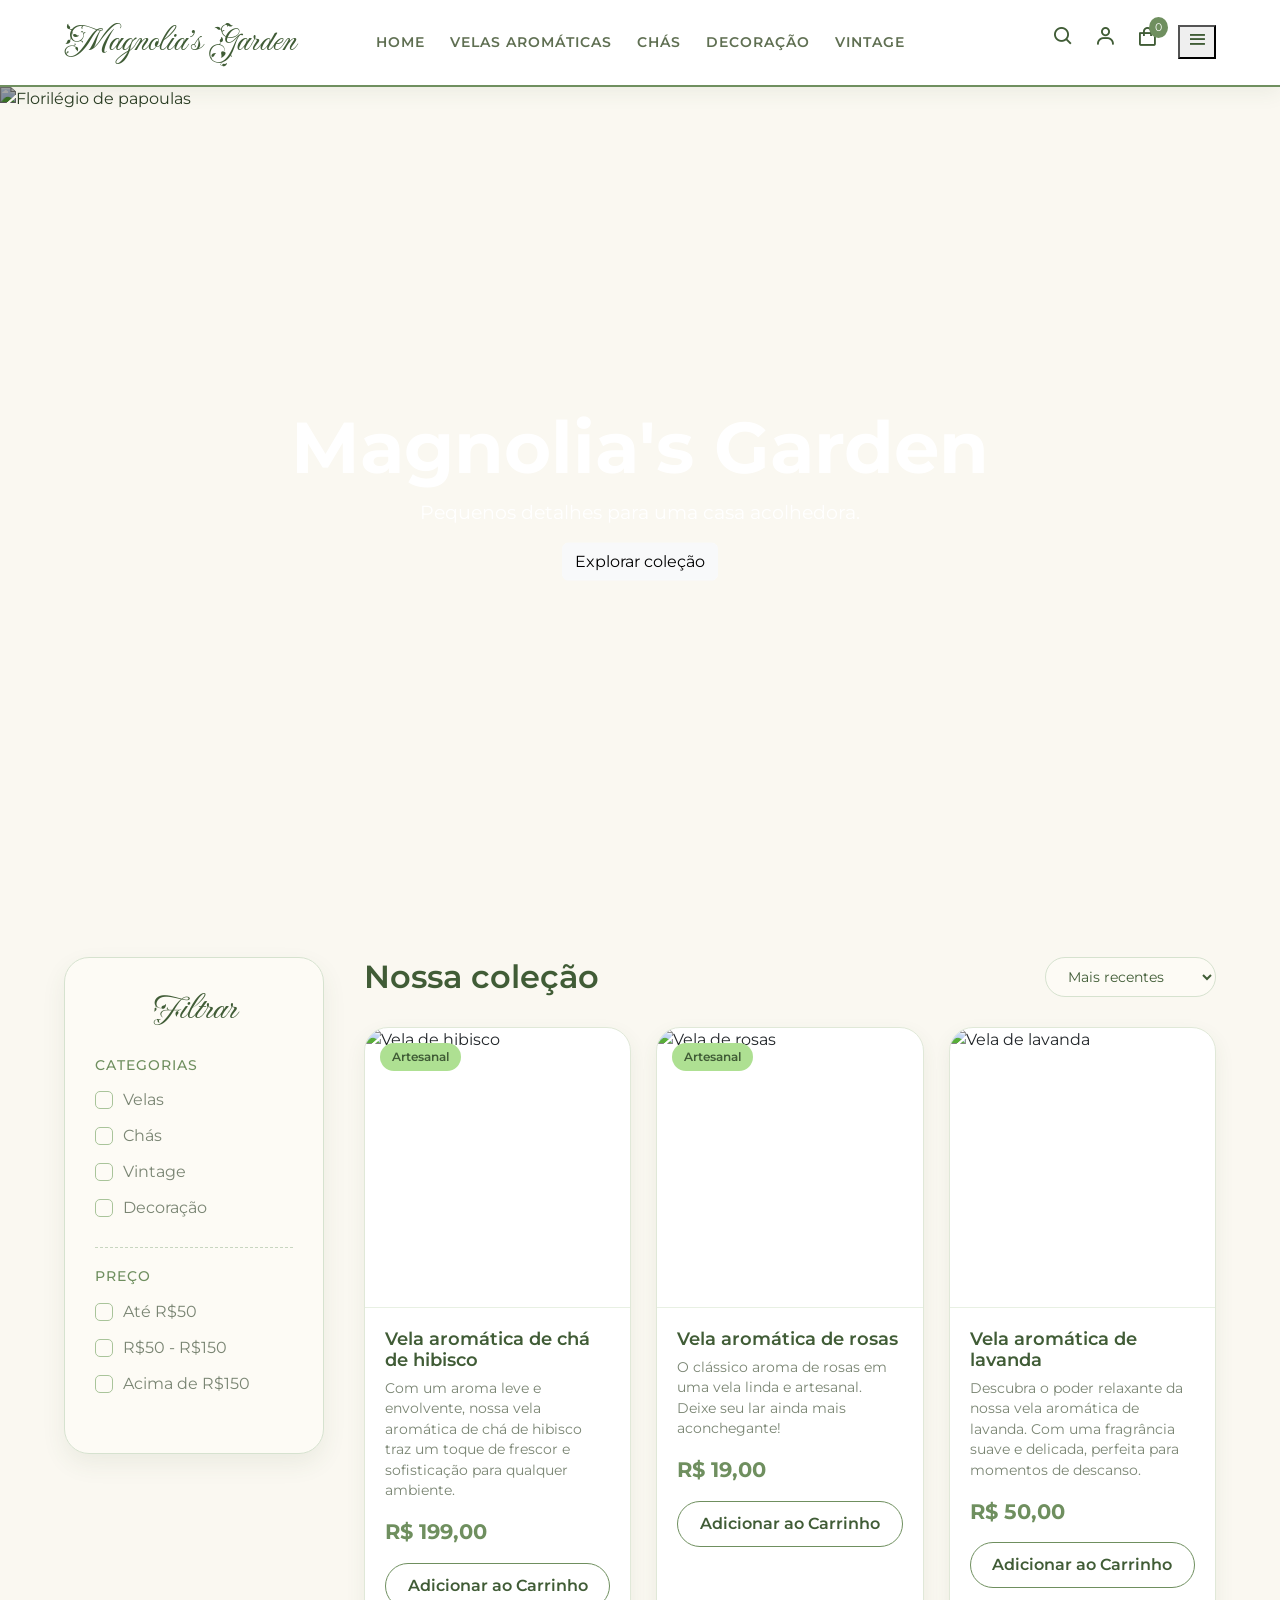
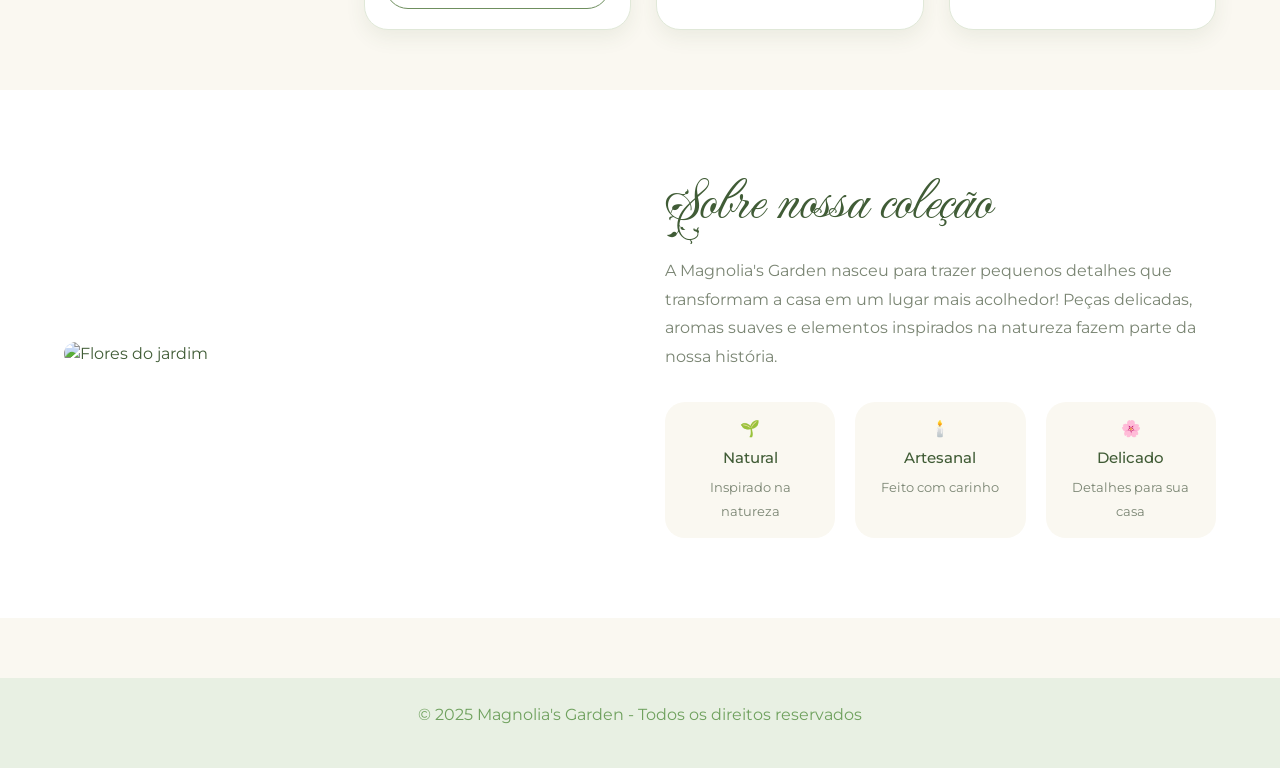
==== commit 4042e960: "Update index.html" ====
--- a/index.html
+++ b/index.html
@@ -17,7 +17,7 @@
     <div class="nav-container">
         <a href="#" class="logo">Magnolia's Garden</a>
         
-        <ul class="nav-links">
+        <ul class="nav-links nav-menu" id="nav-menu">
             <li><a href="index.html">Home</a></li>
             <li><a href="velas.html">Velas Aromáticas</a></li>
             <li><a href="chas.html">Chás</a></li>
@@ -32,6 +32,10 @@
                 <i class='bx bx-shopping-bag'></i>
                 <span class="count" id="cart-count">0</span>
             </a>
+            
+            <button class="mobile-toggle" id="mobile-toggle" aria-label="Abrir menu">
+                <i class='bx bx-menu' id="menu-icon"></i>
+            </button>
         </div>
     </div>
 </nav>
@@ -270,8 +274,34 @@
 document.getElementById('close-cart').addEventListener('click', closeCart);
 overlay.addEventListener('click', closeCart);
 
+    
+
 // Inicializar
 updateCart();
+
+    // LÓGICA DO MENU HAMBÚRGUER MOBILE
+const mobileToggle = document.getElementById('mobile-toggle');
+const navMenu = document.getElementById('nav-menu');
+const menuIcon = document.getElementById('menu-icon');
+
+mobileToggle.addEventListener('click', () => {
+    navMenu.classList.toggle('active');
+    
+    // Troca o ícone de hambúrguer (três linhas) por um X ao abrir
+    if (navMenu.classList.contains('active')) {
+        menuIcon.classList.replace('bx-menu', 'bx-x');
+    } else {
+        menuIcon.classList.replace('bx-x', 'bx-menu');
+    }
+});
+
+// Fecha o menu se a pessoa clicar em algum link
+document.querySelectorAll('.nav-menu a').forEach(link => {
+    link.addEventListener('click', () => {
+        navMenu.classList.remove('active');
+        menuIcon.classList.replace('bx-x', 'bx-menu');
+    });
+});
 </script>
 
 </body>
--- a/style.css
+++ b/style.css
@@ -2,47 +2,26 @@
 @import url('https://unpkg.com/boxicons@2.1.4/css/boxicons.min.css');
 
 :root {
-    --bg-dark: #fff;       /* Preto profundo */
-    --bg-card: #fff;       /*branco para os cards */
+    --bg-dark: #fff;
+    --bg-card: #fff;
     --accent: #6F8F5F;
     --text-primary: #405C36;
     --text-muted: #7A8573;
 }
 
-#hero{
-    margin-top:0;
-}
-
-.hero-img{
-    height:100vh;
-    object-fit:cover;
-    filter:brightness(.65);
-}
-
-.hero-content{
-    bottom:50%;
-    transform:translateY(50%);
-}
-
-.hero-content h1{
-    font-size:5rem;
-    font-weight:700;
-}
-
-.hero-content p{
-    font-size:1.3rem;
-}
-
 body {
     background: #FAF8F1;
     color: var(--text-primary);
-    font-family: 'Montserrat', Elms Sans;
+    font-family: 'Montserrat', sans-serif;
     margin: 0;
-}
-
-/* NAVBAR CENTRALIZADA COM GRID */
+    overflow-x: hidden;
+}
+
+/* ==========================
+   NAVBAR
+========================== */
 .navbar {
-    background: rgba(255, 255, 255);
+    background: rgba(255, 255, 255, 0.98);
     border-bottom: 2px solid var(--accent);
     padding: 1rem 5%;
     position: sticky;
@@ -51,50 +30,44 @@
     box-shadow: 0 5px 20px rgba(64,92,54,.08);
 }
 
-
 .nav-container {
     max-width: 1300px;
+    width: 100%;
     margin: 0 auto;
     display: grid;
-    grid-template-columns: 1.5fr 2fr 1fr; 
+    grid-template-columns: 1fr auto 1fr; 
     align-items: center;
 }
 
 .logo {
     font-family: 'Fleur De Leah', cursive; 
-    font-size: 2rem;
+    font-size: 2.2rem;
     text-decoration: none;
     color: var(--text-primary);
     justify-self: start;
 }
 
-.logo span {
-    color: var(--accent);
-}
-
 .nav-links {
     display: flex;
     list-style: none;
-    gap: 30px;
-    justify-self: center; /* CENTRALIZAÇÃO REAL */
+    gap: 25px;
+    justify-self: center;
     margin: 0;
     padding: 0;
 }
 
-
 .nav-links a {
     text-decoration: none;
-    color: #5F6F52; /* verde musgo cottage */
-    font-size: 0.9rem;
-    font-weight: 500;
+    color: #5F6F52;
+    font-size: 0.85rem;
+    font-weight: 600;
     text-transform: uppercase;
     letter-spacing: 1px;
     transition: 0.3s;
 }
 
 .nav-links a:hover {
-    color: #AEE092; /* verde claro */
-    text-shadow: 0 0 8px #AEE092;
+    color: #6F8F5F;
 }
 
 .nav-actions {
@@ -113,7 +86,314 @@
 .nav-actions i:hover {
     color: var(--accent);
 }
-/* OVERLAY (fundo escuro) */
+
+/* ==========================
+   HERO / CAROUSEL
+========================== */
+#hero {
+    margin-top: 0;
+}
+
+.hero-img {
+    height: 90vh;
+    object-fit: cover;
+    filter: brightness(.65);
+}
+
+.hero-content {
+    bottom: 50%;
+    transform: translateY(50%);
+}
+
+.hero-content h1 {
+    font-size: 4.5rem;
+    font-weight: 700;
+    font-family: 'Montserrat', sans-serif;
+}
+
+.hero-content p {
+    font-size: 1.2rem;
+}
+
+/* ==========================
+   LOJA / FILTROS / PRODUTOS
+========================== */
+.shop-section {
+    display: grid;
+    grid-template-columns: 260px 1fr;
+    gap: 40px;
+    padding: 60px 5%;
+    background: #FAF8F1;
+    align-items: start;
+    max-width: 1400px;
+    margin: 0 auto;
+}
+
+.filters {
+    background: #FDFBF5;
+    padding: 30px;
+    border-radius: 25px;
+    border: 1px solid #D6E2CF;
+    position: sticky;
+    top: 100px;
+    box-shadow: 0 10px 25px rgba(64,92,54,.08);
+}
+
+.filters h3 {
+    font-family: 'Fleur De Leah', cursive;
+    font-size: 2.3rem;
+    color: #405C36;
+    margin-bottom: 25px;
+    text-align: center;
+}
+
+.filter-group {
+    margin-top: 20px;
+    padding-bottom: 15px;
+    border-bottom: 1px dashed #C8D6C0;
+}
+
+.filter-group:last-child {
+    border-bottom: none;
+}
+
+.filter-group h5 {
+    color: #6F8F5F;
+    font-size: .85rem;
+    letter-spacing: 1px;
+    text-transform: uppercase;
+    margin-bottom: 15px;
+}
+
+.filter-group label {
+    display: flex;
+    align-items: center;
+    gap: 10px;
+    margin: 12px 0;
+    color: #7A8573;
+    cursor: pointer;
+    transition: .3s;
+}
+
+.filter-group label:hover {
+    color: #405C36;
+    transform: translateX(3px);
+}
+
+.filter-group input {
+    appearance: none;
+    width: 18px;
+    height: 18px;
+    border: 1px solid #A9C49A;
+    border-radius: 5px;
+    cursor: pointer;
+    position: relative;
+}
+
+.filter-group input:checked {
+    background: #6F8F5F;
+}
+
+.filter-group input:checked::after {
+    content: "✓";
+    color: white;
+    font-size: 12px;
+    position: absolute;
+    left: 3px;
+    top: -1px;
+}
+
+.products-area {
+    width: 100%;
+}
+
+.products-header {
+    display: flex;
+    justify-content: space-between;
+    align-items: center;
+    margin-bottom: 30px;
+}
+
+.products-header h2 {
+    margin: 0;
+    font-size: 2rem;
+    font-weight: 600;
+    color: var(--text-primary);
+}
+
+.products-header select {
+    background: #FDFBF5;
+    border: 1px solid #D6E2CF;
+    border-radius: 30px;
+    padding: 10px 35px 10px 18px;
+    color: #405C36;
+    font-size: .85rem;
+    cursor: pointer;
+    outline: none;
+}
+
+.products-grid {
+    display: grid;
+    grid-template-columns: repeat(3, 1fr);
+    gap: 25px;
+}
+
+.product-card {
+    background: #fff !important;
+    border: 1px solid #E0E8D8 !important;
+    border-radius: 24px !important;
+    overflow: hidden;
+    transition: .4s ease;
+    height: 100%;
+    position: relative;
+    box-shadow: 0 8px 20px rgba(64, 92, 54, 0.08);
+}
+
+.product-card:hover {
+    transform: translateY(-6px);
+    border-color: var(--accent) !important;
+    box-shadow: 0 18px 35px rgba(64,92,54,.18);
+}
+
+.card-img-top {
+    height: 280px;
+    object-fit: cover;
+    border-bottom: 1px solid #E8F0E3;
+}
+
+.product-card .card-body {
+    padding: 20px;
+}
+
+.product-title {
+    font-size: 1.1rem;
+    font-weight: 600;
+    color: var(--text-primary);
+}
+
+.product-desc {
+    font-size: .85rem;
+    color: var(--text-muted);
+    min-height: 45px;
+}
+
+.price-tag {
+    font-size: 1.3rem;
+    font-weight: 700;
+    color: var(--accent);
+    margin: 15px 0;
+}
+
+.btn-buy {
+    background: transparent;
+    color: var(--text-primary);
+    border: 1px solid var(--accent);
+    padding: 10px 18px;
+    width: 100%;
+    border-radius: 50px;
+    font-weight: 600;
+    transition: .3s;
+}
+
+.btn-buy:hover {
+    background: var(--accent);
+    color: white;
+}
+
+.badge-cottage {
+    position: absolute;
+    top: 15px;
+    left: 15px;
+    background: #AEE092;
+    color: #405C36;
+    padding: 5px 12px;
+    border-radius: 50px;
+    font-size: .75rem;
+    font-weight: 600;
+    z-index: 5;
+}
+
+/* ==========================
+   SOBRE A MARCA
+========================== */
+.about-garden {
+    padding: 80px 5%;
+    background: #FFFFFF;
+}
+
+.about-content {
+    max-width: 1200px;
+    margin: auto;
+    display: grid;
+    grid-template-columns: 1fr 1fr;
+    gap: 50px;
+    align-items: center;
+}
+
+.about-image img {
+    width: 100%;
+    height: 400px;
+    object-fit: cover;
+    border-radius: 30px;
+}
+
+.about-text h2 {
+    font-family: 'Fleur De Leah', cursive;
+    font-size: 3.5rem;
+    color: #405C36;
+    margin-bottom: 20px;
+}
+
+.about-text p {
+    color: #7A8573;
+    line-height: 1.8;
+    font-size: 1rem;
+}
+
+.values {
+    display: flex;
+    gap: 20px;
+    margin-top: 30px;
+}
+
+.values div {
+    background: #FAF8F1;
+    padding: 15px;
+    border-radius: 20px;
+    text-align: center;
+    flex: 1;
+}
+
+.values h4 {
+    color: #405C36;
+    font-size: 0.95rem;
+    margin: 8px 0;
+}
+
+.values span {
+    color: #7A8573;
+    font-size: .8rem;
+}
+
+/* ==========================
+   CARRINHO SIDEBAR
+========================== */
+.cart {
+    position: relative;
+    text-decoration: none;
+}
+
+.count {
+    position: absolute;
+    top: -8px;
+    right: -10px;
+    background: var(--accent);
+    color: white;
+    font-size: 0.7rem;
+    padding: 2px 6px;
+    border-radius: 50%;
+}
+
 .cart-overlay {
     position: fixed;
     top: 0;
@@ -133,27 +413,25 @@
     pointer-events: all;
 }
 
-/* SIDEBAR */
 .cart-sidebar {
     position: fixed;
     top: 0;
     right: -400px;
     width: 360px;
     height: 100%;
-    background: linear-gradient(180deg, #FAF8F1, #E8F0E3);
+    background: #FAF8F1;
     color: #405C36;
     display: flex;
     flex-direction: column;
     transition: 0.4s ease;
     z-index: 2000;
-    box-shadow: -10px 0 30px rgba(0,0,0,0.7);
+    box-shadow: -10px 0 30px rgba(0,0,0,0.15);
 }
 
 .cart-sidebar.active {
     right: 0;
 }
 
-/* HEADER */
 .cart-header {
     display: flex;
     justify-content: space-between;
@@ -162,571 +440,146 @@
     border-bottom: 1px solid #C8D6C0;
 }
 
-.cart-header h4 {
-    margin: 0;
-    color: var(--accent);
-}
-
-/* BOTÃO X */
 #close-cart {
     background: none;
     border: none;
     color: #405C36;
-    font-size: 26px;
+    font-size: 28px;
     cursor: pointer;
-    transition: 0.3s;
-}
-
-#close-cart:hover {
-    color: #AEE092;
-    transform: rotate(90deg);
-}
-
-/* LISTA */
+}
+
 #cart-items {
     flex: 1;
     overflow-y: auto;
     padding: 15px;
 }
 
-/* ITEM */
 .cart-item {
     background: #FFFFFF;
     border: 1px solid #D6E2CF;
     border-radius: 12px;
     padding: 12px;
     margin-bottom: 12px;
-    box-shadow: 0 4px 12px rgba(64, 92, 54, 0.08);
-}
-
-.cart-item:hover {
-    border-color: #AEE092;
-    transform: translateY(-2px);
-}
-
-/* FOOTER */
+}
+
 .cart-footer {
     border-top: 1px solid #C8D6C0;
     background: #F3F6EE;
 }
 
-.cart-footer h5 {
-    margin-bottom: 15px;
-}
-
-/* BOTÃO FINALIZAR */
-.cart-footer button {
-    background: var(--accent);
-    border: none;
-    font-weight: bold;
-    transition: 0.3s;
-}
-
-.cart-footer button:hover {
-    filter: brightness(1.2);
-}
-
-
 /* ==========================
-   LOJA / FILTRO + PRODUTOS
+   FOOTER
 ========================== */
-
-.shop-section {
-    display: grid;
-    grid-template-columns: 260px 1fr;
-    gap: 50px;
-    padding: 60px 5%;
-    background: #FAF8F1;
-    align-items: start;
-}
-
-
-/* FILTRO LATERAL */
-
-/* FILTRO LATERAL */
-
-.filters {
-    background: #FDFBF5;
-    padding: 30px;
-    border-radius: 25px;
-    border: 1px solid #D6E2CF;
-    position: sticky;
-    top: 120px;
-    box-shadow: 0 10px 25px rgba(64,92,54,.08);
-}
-
-
-.filters h3 {
-    font-family: 'Fleur De Leah', cursive;
-    font-size: 2.3rem;
-    color: #405C36;
-    margin-bottom: 25px;
-    text-align: center;
-}
-
-
-.filter-group {
-    margin-top: 30px;
-    padding-bottom: 20px;
-    border-bottom: 1px dashed #C8D6C0;
-}
-
-
-.filter-group:last-child {
-    border-bottom: none;
-}
-
-
-.filter-group h5 {
-    color: #6F8F5F;
-    font-size: .85rem;
-    letter-spacing: 1px;
-    text-transform: uppercase;
-    margin-bottom: 15px;
-}
-
-
-/* CHECKBOX PERSONALIZADO */
-
-.filter-group label {
-    display: flex;
-    align-items: center;
-    gap: 10px;
-    margin: 14px 0;
-    color: #7A8573;
-    cursor: pointer;
-    transition: .3s;
-}
-
-
-.filter-group label:hover {
-    color: #405C36;
-    transform: translateX(5px);
-}
-
-
-.filter-group input {
-    appearance: none;
-    width: 18px;
-    height: 18px;
-    border: 1px solid #A9C49A;
-    border-radius: 5px;
-    cursor: pointer;
-    position: relative;
-}
-
-
-.filter-group input:checked {
-    background: #6F8F5F;
-}
-
-
-.filter-group input:checked::after {
-    content: "✓";
-    color: white;
-    font-size: 12px;
-    position: absolute;
-    left: 3px;
-    top: -1px;
-}
-
-/* ÁREA DOS PRODUTOS */
-
-.products-area {
-    width: 100%;
-}
-
-
-.products-header {
-    display: flex;
-    justify-content: space-between;
-    align-items: center;
-    margin-bottom: 40px;
-    height: 60px;
-}
-
-
-.products-header h2 {
-    margin: 0;
-    font-family: 'Montserrat', sans-serif;
-    font-size: 2rem;
-    font-weight: 500;
-    color: var(--text-primary);
-}
-
-.products-header select {
-    background: #FDFBF5;
-    border: 1px solid #D6E2CF;
-    border-radius: 30px;
-    padding: 12px 40px 12px 18px;
-    color: #405C36;
-    font-size: .85rem;
-    cursor: pointer;
-    outline: none;
-    transition: .3s;
-}
-
-
-.products-header select:hover {
-    border-color: #6F8F5F;
-}
-
-
-.products-header select:focus {
-    box-shadow: 0 0 0 3px rgba(111,143,95,.15);
-}
-
-
-/* GRID */
-
-.products-grid {
-    display: grid;
-    grid-template-columns: repeat(3, 1fr);
-    gap: 30px;
-}
-
-
-.product-item {
-    width: 100%;
-}
-
-
-/* ==========================
-   CARDS
-========================== */
-
-
-
-
-
-/* RESPONSIVO */
-
-@media(max-width: 1000px){
+.footer-cottage {
+    background: #E8F0E3;
+    padding: 25px 0;
+    color: #6FA15E;
+    margin-top: 60px;
+}
+
+/* ======================================================
+   MEDIA QUERIES (RESPONSIVIDADE PARA TABLETS E CELULARES)
+====================================================== */
+
+/* Tablets (até 992px) */
+@media (max-width: 992px) {
+    .nav-container {
+        grid-template-columns: 1fr auto;
+        row-gap: 15px;
+    }
+
+    .nav-links {
+        grid-column: 1 / -1;
+        justify-self: center;
+        gap: 15px;
+        flex-wrap: wrap;
+    }
+
+    .hero-img {
+        height: 70vh;
+    }
+
+    .hero-content h1 {
+        font-size: 3rem;
+    }
 
     .shop-section {
         grid-template-columns: 1fr;
     }
-
 
     .filters {
         position: relative;
         top: 0;
     }
 
-
     .products-grid {
-        grid-template-columns: repeat(2,1fr);
-    }
-
-}
-
-
-@media(max-width:600px){
+        grid-template-columns: repeat(2, 1fr);
+    }
+
+    .about-content {
+        grid-template-columns: 1fr;
+    }
+
+    .about-image img {
+        height: 300px;
+    }
+}
+
+/* Celulares (até 600px) */
+@media (max-width: 600px) {
+    .logo {
+        font-size: 1.8rem;
+    }
+
+    .nav-links {
+        gap: 10px;
+    }
+
+    .nav-links a {
+        font-size: 0.72rem;
+    }
+
+    .hero-img {
+        height: 60vh;
+    }
+
+    .hero-content h1 {
+        font-size: 2.2rem;
+    }
+
+    .hero-content p {
+        font-size: 0.95rem;
+    }
+
+    .products-header {
+        flex-direction: column;
+        align-items: flex-start;
+        gap: 12px;
+    }
+
+    .products-header select {
+        width: 100%;
+    }
 
     .products-grid {
         grid-template-columns: 1fr;
     }
 
-}
-
-.product-card {
-    background: #fff !important;
-    border: 1px solid #E0E8D8 !important;
-    border-radius: 24px !important;
-    overflow: hidden;
-    transition: .4s ease;
-    height: 100%;
-    box-shadow: 0 8px 20px rgba(64, 92, 54, 0.08);
-}
-
-
-.product-card:hover {
-    transform: translateY(-6px);
-    border-color: var(--accent) !important;
-    box-shadow: 0 18px 35px rgba(64,92,54,.18);
-}
-
-
-.card-img-top {
-    height:320px;
-    object-fit:cover;
-    border-bottom:1px solid #E8F0E3;
-}
-
-
-.product-card:hover .card-img-top {
-    transform: scale(1.05);
-}
-
-
-.product-card .card-body {
-    padding: 25px;
-}
-
-
-.product-title {
-    font-size: 1.2rem;
-    font-weight: 600;
-    color: var(--text-primary);
-}
-
-
-.product-desc {
-    font-size: .85rem;
-    color: var(--text-muted);
-    min-height: 45px;
-}
-
-
-.price-tag {
-    font-size: 1.4rem;
-    font-weight: 700;
-    color: var(--accent);
-    margin: 18px 0;
-}
-
-
-.btn-buy {
-    background: transparent;
-    color: var(--text-primary);
-    border: 1px solid var(--accent);
-    padding: 12px 20px;
-    width: 100%;
-    border-radius: 50px;
-    font-weight: 600;
-    transition: .3s;
-}
-
-
-.btn-buy:hover {
-    background: var(--accent);
-    color: white;
-}
-
-
-.badge-cottage {
-    position:absolute;
-    top:18px;
-    left:18px;
-    background:#AEE092;
-    color:#405C36;
-    padding:6px 15px;
-    border-radius:50px;
-    font-size:.75rem;
-    font-weight:600;
-    z-index:5;
-}
-
-.cart {
-    position: relative;
-    text-decoration: none;
-}
-
-.count {
-    position: absolute;
-    top: -10px;
-    right: -10px;
-    background: var(--accent);
-    color: white;
-    font-size: 0.7rem;
-    padding: 2px 6px;
-    border-radius: 50%;
-}
-.footer-cottage{
-    background: linear-gradient(to right, #fffff, #D6F2C9);
-    padding:20px 0;
-    color:#6FA15E;
-    margin-top:80px;
-}
-
-.footer-logo {
-    font-size: 2rem !important;
-}
-
-.footer-cottage h5 {
-    color:#405C36;
-    font-weight: 700;
-    text-transform: uppercase;
-    margin-bottom: 20px;
-    font-size: 1.1rem;
-}
-
-.footer-links {
-    list-style: none;
-    padding: 0;
-}
-
-.footer-links li {
-    margin-bottom: 10px;
-}
-
-.footer-links a {
-    color: #888;
-    text-decoration: none;
-    transition: 0.3s;
-}
-
-.footer-links a:hover {
-    color:#6F8F5F;
-    padding-left: 5px;
-}
-
-.social-icons {
-    display: flex;
-    gap: 15px;
-}
-
-.social-icons a i {
-    font-size: 1.8rem;
-    color: #e5e5e5;
-    transition: 0.3s;
-}
-
-.social-icons a:hover i {
-    color: #b20710;
-    transform: scale(1.2);
-}
-
-.footer-divider {
-    border-color: #333;
-    margin: 40px 0 20px;
-}
-
-
-
-.copyright {
-    color: #555;
-    font-size: 0.85rem;
-    text-align: center;
-}
-
-/* ==========================
-   SOBRE A MARCA
-========================== */
-
-
-.about-garden {
-    padding: 100px 5%;
-    background: #FFFFFF;
-}
-
-
-.about-content {
-    max-width: 1200px;
-    margin:auto;
-
-    display:grid;
-    grid-template-columns: 1fr 1fr;
-    gap:70px;
-
-    align-items:center;
-}
-
-
-
-.about-image img {
-
-    width:100%;
-    height:450px;
-
-    object-fit:cover;
-
-    border-radius:30px;
-
-}
-
-
-
-.about-text h2 {
-
-    font-family:'Fleur De Leah', cursive;
-
-    font-size:3.5rem;
-
-    color:#405C36;
-
-    margin-bottom:20px;
-
-}
-
-
-
-.about-text p {
-
-    color:#7A8573;
-
-    line-height:1.8;
-
-    font-size:1rem;
-
-}
-
-
-
-.values {
-
-    display:flex;
-
-    gap:25px;
-
-    margin-top:40px;
-
-}
-
-
-
-.values div {
-
-    background:#FAF8F1;
-
-    padding:20px;
-
-    border-radius:20px;
-
-    text-align:center;
-
-    flex:1;
-
-}
-
-
-
-.values h4 {
-
-    color:#405C36;
-
-    font-size:1rem;
-
-    margin:10px 0;
-
-}
-
-
-
-.values span {
-
-    color:#7A8573;
-
-    font-size:.8rem;
-
-}
-
-
-
-
-@media(max-width:900px){
-
-    .about-content{
-
-        grid-template-columns:1fr;
-
-    }
-
-
-    .values{
-
-        flex-direction:column;
-
-    }
-
-}
+    .card-img-top {
+        height: 240px;
+    }
+
+    .about-text h2 {
+        font-size: 2.5rem;
+    }
+
+    .values {
+        flex-direction: column;
+        gap: 12px;
+    }
+
+    .cart-sidebar {
+        width: 100%;
+        right: -100%;
+    }
+}
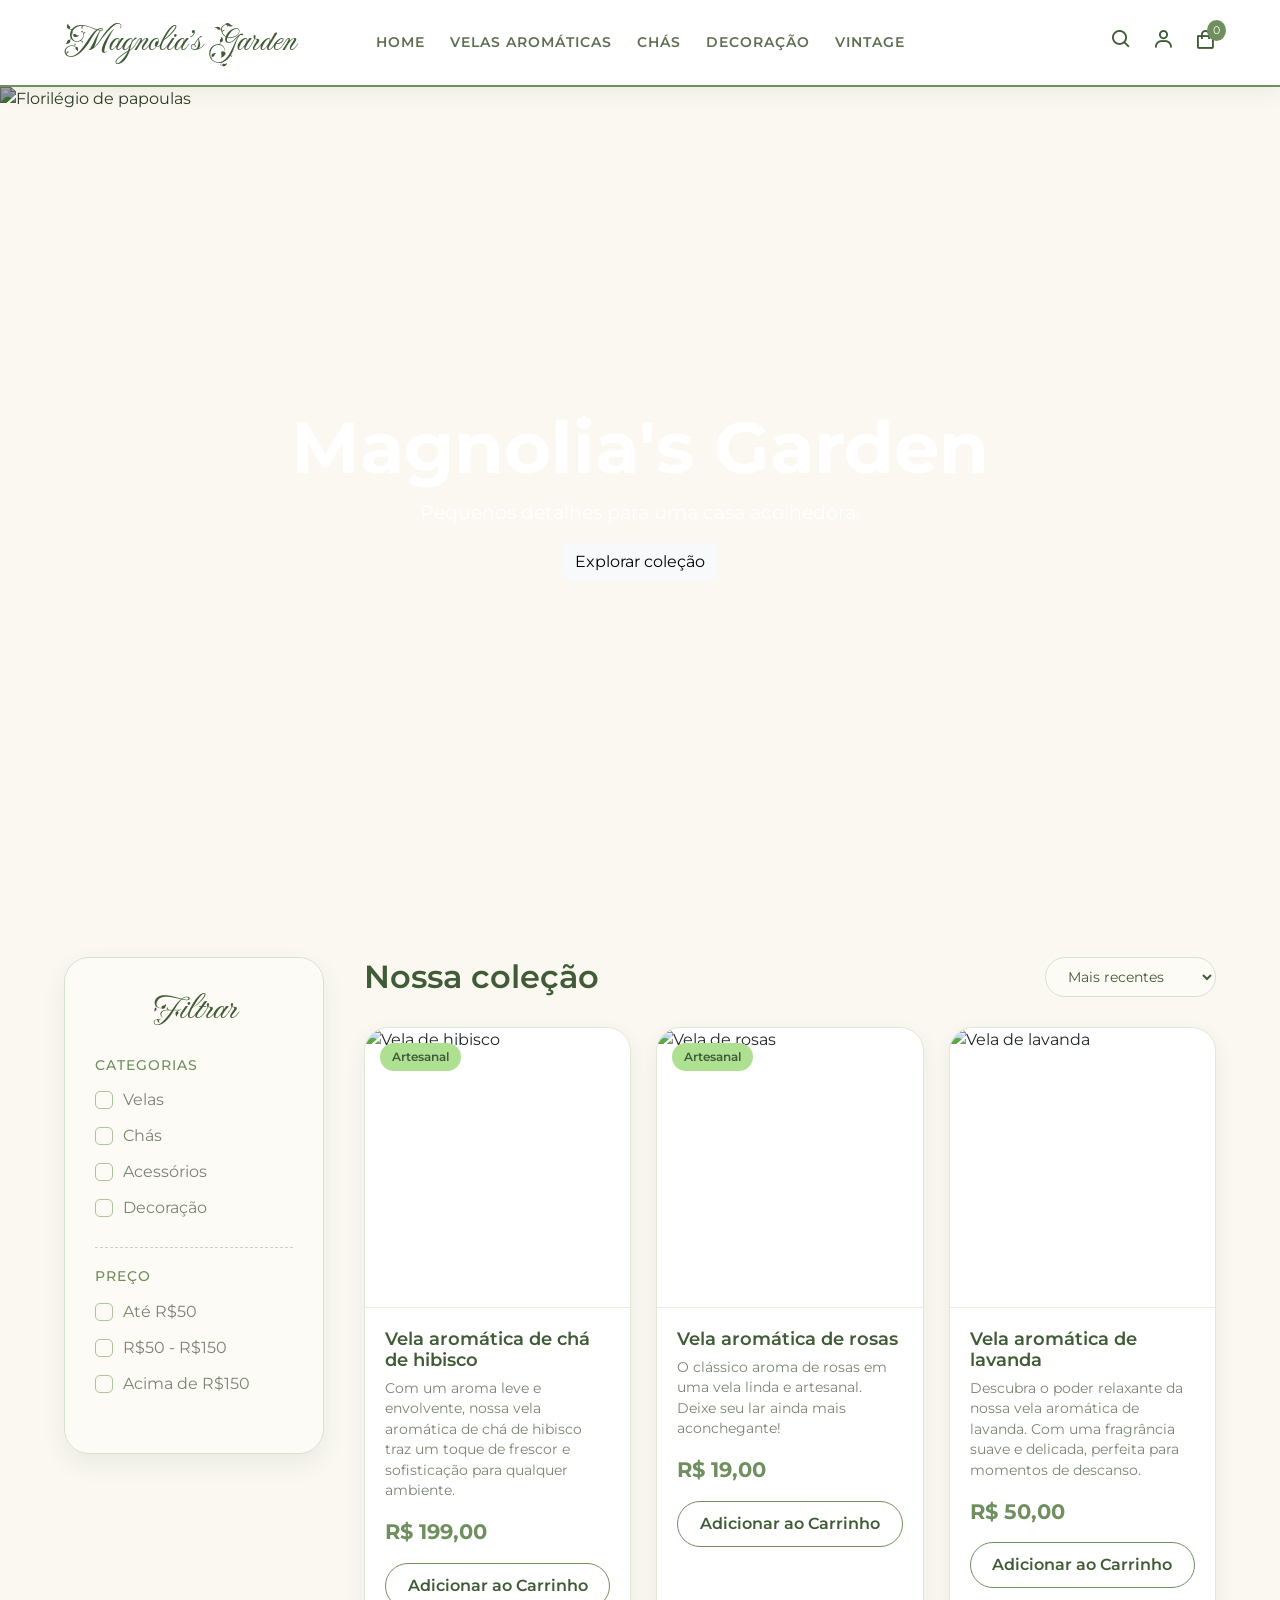
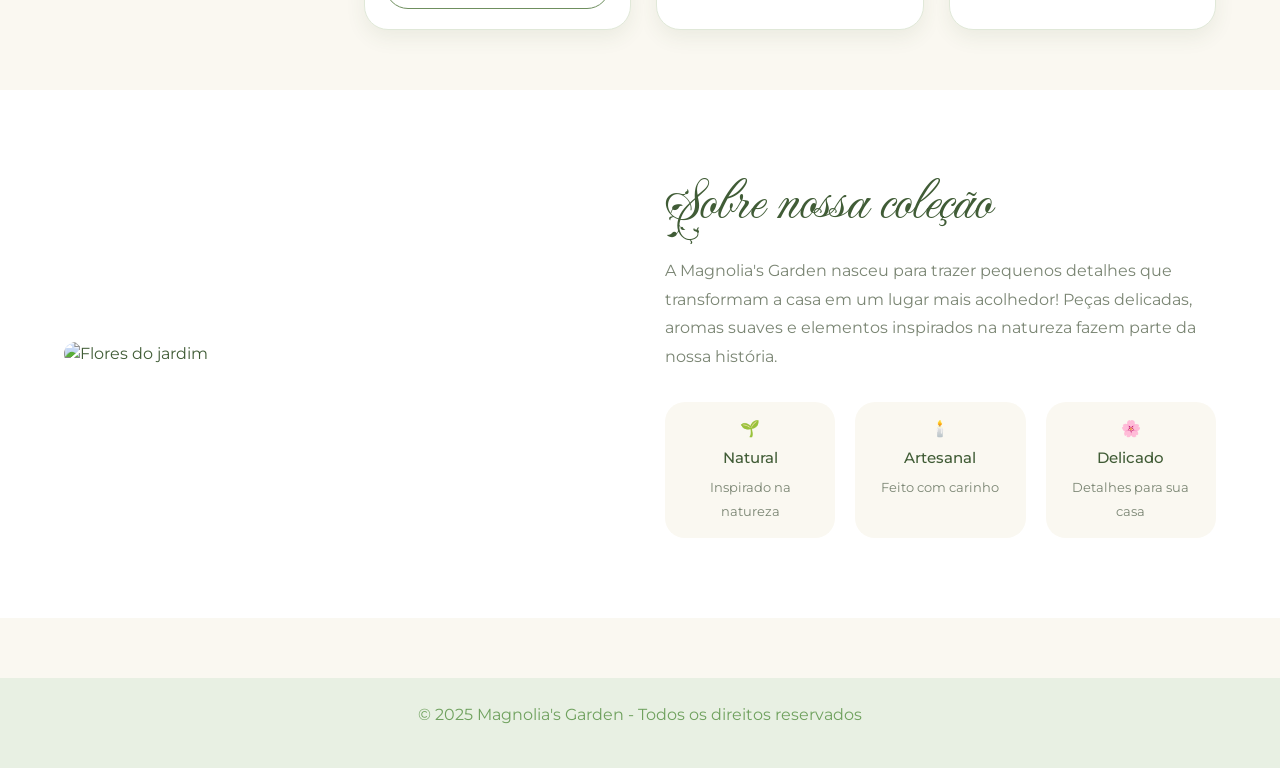
==== commit 3d0668f3: "Update index.html" ====
--- a/index.html
+++ b/index.html
@@ -53,17 +53,17 @@
             </div>
 
             <div class="carousel-item">
-                <img src="https://i.postimg.cc/v83kzwSh/bbbbbbb.jpg" class="d-block w-100 hero-img" alt="Nova coleção">
+                <img src="https://i.postimg.cc/v83kzwSh/bbbbbbb.jpg" class="d-block w-100 hero-img" alt="Rose's Collection">
                 <div class="carousel-caption hero-content">
                     <h1>Nova coleção</h1>
-                    <p>Velas, flores e decoração.</p>
+                    <p>Acessórios feitos à mão 🌼 </p>
                 </div>
             </div>
 
             <div class="carousel-item">
-                <img src="https://i.postimg.cc/1RJ2H1Yv/aaaaa.jpg" class="d-block w-100 hero-img" alt="Home aconchegante">
+                <img src="https://i.postimg.cc/1RJ2H1Yv/aaaaa.jpg" class="d-block w-100 hero-img" alt="Sakura's Collection">
                 <div class="carousel-caption hero-content">
-                    <h1>Home</h1>
+                    <h1>Sakura's Collection 🌸​</h1>
                 </div>
             </div>
         </div>
@@ -78,7 +78,7 @@
             <h5>Categorias</h5>
             <label><input type="checkbox"> Velas</label>
             <label><input type="checkbox"> Chás</label>
-            <label><input type="checkbox"> Vintage</label>
+            <label><input type="checkbox"> Acessórios</label>
             <label><input type="checkbox"> Decoração</label>
         </div>
 
--- a/style.css
+++ b/style.css
@@ -583,3 +583,48 @@
         right: -100%;
     }
 }
+
+/* Botão do Hambúrguer */
+.mobile-toggle {
+    display: none;
+    background: none;
+    border: none;
+    font-size: 1.8rem;
+    color: var(--text-primary);
+    cursor: pointer;
+    padding: 0;
+}
+
+@media (max-width: 992px) {
+    .mobile-toggle {
+        display: block; 
+    }
+
+    .nav-container {
+        grid-template-columns: auto 1fr;
+    }
+
+    .nav-links.nav-menu {
+        position: fixed;
+        top: 70px;
+        left: -100%;
+        width: 100%;
+        height: calc(100vh - 70px);
+        background: #FAF8F1;
+        flex-direction: column;
+        align-items: center;
+        padding-top: 40px;
+        gap: 25px;
+        transition: 0.4s ease;
+        box-shadow: 0 10px 15px rgba(0,0,0,0.05);
+        z-index: 999;
+    }
+
+    .nav-links.nav-menu.active {
+        left: 0;
+    }
+
+    .nav-links a {
+        font-size: 1.1rem;
+    }
+}
